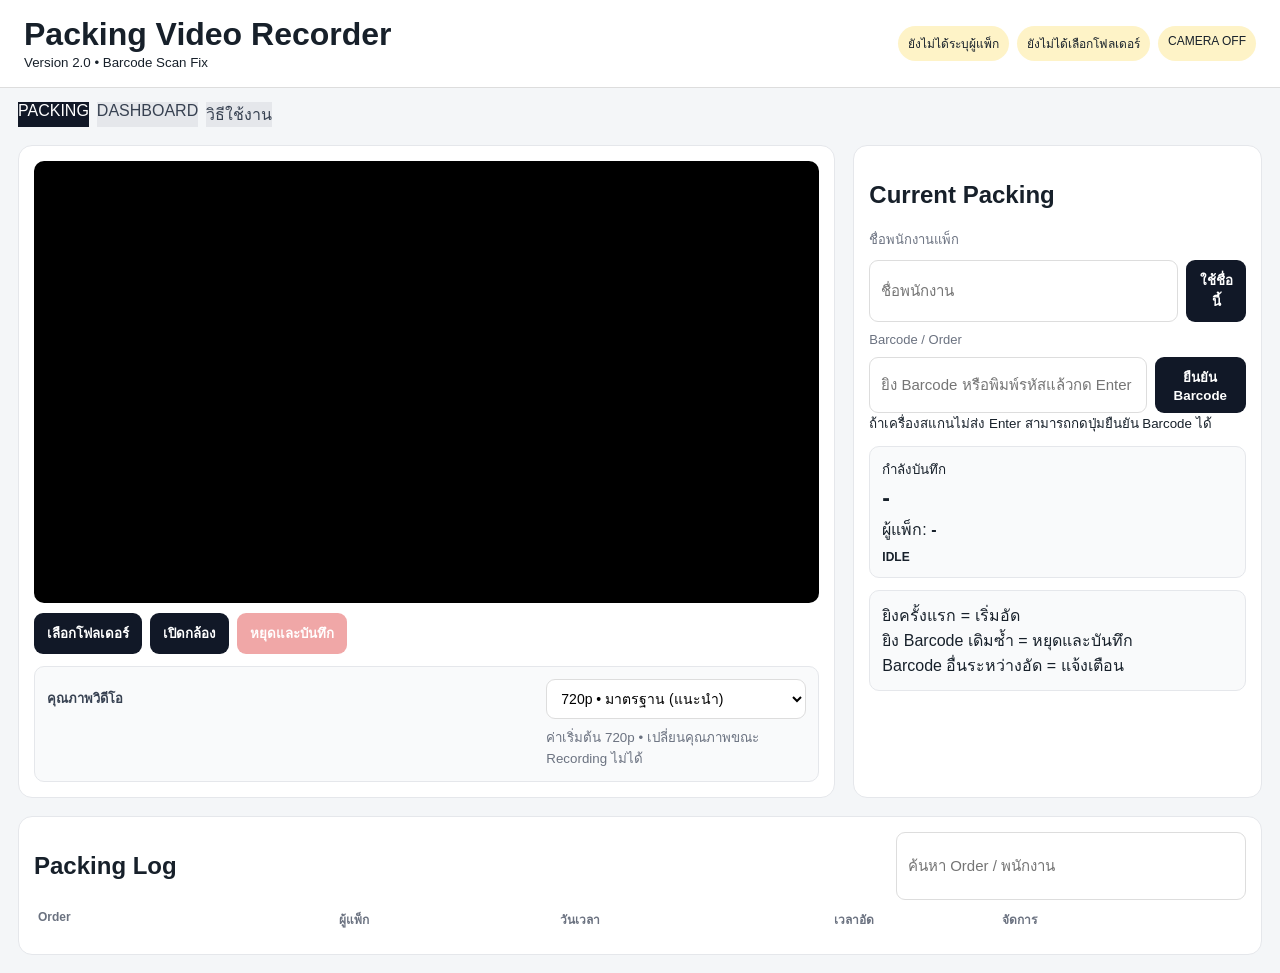
==== index.html @ cdff41aa "V2.0 add manual barcode submit button" ====
<!doctype html><html lang="th"><head><meta charset="utf-8"><meta name="viewport" content="width=device-width,initial-scale=1">
<title>Packing Video Recorder V2.0</title><link rel="stylesheet" href="style.css"></head><body>
<header><div><h1>Packing Video Recorder</h1><small>Version 2.0 • Barcode Scan Fix</small></div><div class="badges"><span id="workerStatus">ยังไม่ได้ระบุผู้แพ็ก</span><span id="folderStatus">ยังไม่ได้เลือกโฟลเดอร์</span><span id="cameraStatus">CAMERA OFF</span></div></header>
<nav class="tabs"><a class="tab active" href="./index.html">PACKING</a><a class="tab" href="./dashboard.html">DASHBOARD</a><a class="tab" href="./help.html">วิธีใช้งาน</a></nav>
<main>
<section class="card"><div class="video"><video id="preview" autoplay muted playsinline></video><b id="rec" hidden>● REC <i id="timer">00:00</i></b></div><div class="buttons"><button id="folderBtn">เลือกโฟลเดอร์</button><button id="cameraBtn">เปิดกล้อง</button><button id="stopBtn" class="red" disabled>หยุดและบันทึก</button></div>
<div class="quality"><label>คุณภาพวิดีโอ</label><select id="quality"><option value="480">480p • ประหยัดพื้นที่</option><option value="720" selected>720p • มาตรฐาน (แนะนำ)</option><option value="1080">1080p • ความละเอียดสูง</option></select><small>ค่าเริ่มต้น 720p • เปลี่ยนคุณภาพขณะ Recording ไม่ได้</small></div></section>
<section class="card side"><h2>Current Packing</h2><label>ชื่อพนักงานแพ็ก</label><div class="row"><input id="worker" placeholder="ชื่อพนักงาน"><button id="workerBtn">ใช้ชื่อนี้</button></div><label>Barcode / Order</label><div class="row"><input id="barcode" placeholder="ยิง Barcode หรือพิมพ์รหัสแล้วกด Enter"><button id="scanBtn" type="button">ยืนยัน Barcode</button></div><small>ถ้าเครื่องสแกนไม่ส่ง Enter สามารถกดปุ่มยืนยัน Barcode ได้</small><div class="current"><small>กำลังบันทึก</small><strong id="order">-</strong><div>ผู้แพ็ก: <b id="currentWorker">-</b></div><em id="state">IDLE</em></div><p class="help">ยิงครั้งแรก = เริ่มอัด<br>ยิง Barcode เดิมซ้ำ = หยุดและบันทึก<br>Barcode อื่นระหว่างอัด = แจ้งเตือน</p></section>
<section class="card logs"><div class="logtop"><h2>Packing Log</h2><input id="search" placeholder="ค้นหา Order / พนักงาน"></div><div class="head"><b>Order</b><b>ผู้แพ็ก</b><b>วันเวลา</b><b>เวลาอัด</b><b>จัดการ</b></div><div id="logs"></div></section>
</main><div id="toast"></div><script src="app.js"></script></body></html>
---- style.css ----
*{box-sizing:border-box}body{margin:0;background:#f4f6f8;font-family:Arial,sans-serif;color:#17202a}header{background:#fff;border-bottom:1px solid #ddd;padding:16px 24px;display:flex;justify-content:space-between;align-items:center}h1{margin:0}.badges{display:flex;gap:8px}.badges span{background:#fef3c7;padding:8px 10px;border-radius:20px;font-size:12px}main{max-width:1450px;margin:auto;padding:18px;display:grid;grid-template-columns:2fr 1fr;gap:18px}.card{background:#fff;border:1px solid #e5e7eb;border-radius:14px;padding:15px}.video{background:#000;aspect-ratio:16/9;position:relative;border-radius:10px;overflow:hidden}.video video{width:100%;height:100%;object-fit:contain}.video>b{position:absolute;top:14px;left:14px;background:#111b;color:#fff;padding:8px;border-radius:7px}.video i{font-style:normal}.buttons,.row{display:flex;gap:8px;margin-top:10px}button{background:#111827;color:#fff;border:0;border-radius:9px;padding:10px 13px;font-weight:bold;cursor:pointer}.red{background:#dc2626}button:disabled{opacity:.4}label{display:block;color:#6b7280;font-size:13px;margin:10px 0 5px}input{width:100%;padding:11px;border:1px solid #ddd;border-radius:9px;font-size:15px}.current,.help{background:#f9fafb;border:1px solid #e5e7eb;border-radius:10px;padding:12px;margin-top:12px}.current strong{display:block;font-size:23px;margin:5px 0}.current em{display:inline-block;margin-top:8px;font-style:normal;font-size:12px;font-weight:bold}.logs{grid-column:1/-1}.logtop{display:flex;justify-content:space-between;gap:12px}.logtop input{max-width:350px}.head,.logrow{display:grid;grid-template-columns:1.1fr .8fr 1fr .6fr .9fr;gap:8px;padding:10px 4px}.head{font-size:12px;color:#6b7280}.logrow{border-top:1px solid #eee;align-items:center}.actions{display:flex;gap:6px}.actions button{padding:7px 9px;font-size:12px}.delete{background:#dc2626}#toast{position:fixed;right:18px;bottom:18px;background:#111827;color:#fff;padding:12px 16px;border-radius:9px;opacity:0;transition:.2s}#toast.show{opacity:1}.modal{position:fixed;inset:0;background:#0007;display:flex;align-items:center;justify-content:center}.modal>div{background:#fff;padding:20px;border-radius:14px;width:min(430px,90%)}@media(max-width:850px){main{grid-template-columns:1fr}.logs{grid-column:auto}.head{display:none}.logrow{grid-template-columns:1fr 1fr}}
.quality{display:grid;grid-template-columns:auto minmax(180px,260px);gap:8px 12px;align-items:center;margin-top:12px;padding:12px;background:#f9fafb;border:1px solid #e5e7eb;border-radius:10px}.quality label{margin:0;font-weight:bold;color:#374151}.quality select{padding:10px;border:1px solid #ddd;border-radius:9px;background:#fff;font-size:14px}.quality small{grid-column:2;color:#6b7280}.quality select:disabled{opacity:.55}@media(max-width:600px){.quality{grid-template-columns:1fr}.quality small{grid-column:1}}

.tabs{max-width:1450px;margin:14px auto 0;padding:0 18px;display:flex;gap:8px}.tab{background:#e5e7eb;color:#374151}.tab.active{background:#111827;color:#fff}.dashboard-page{display:block;grid-template-columns:1fr}.dashboard-page[hidden],#packingTab[hidden]{display:none}.dashwide{grid-column:1/-1}.dashbar{display:flex;align-items:end;justify-content:space-between;gap:20px}.dashbar h2{margin:0}.dashbar p{margin:5px 0;color:#6b7280}.dashbar label{margin:0;min-width:220px}.stats{display:flex;gap:12px;margin:18px 0}.stats>div{min-width:180px;background:#f9fafb;border:1px solid #e5e7eb;border-radius:12px;padding:14px}.stats small{display:block;color:#6b7280}.stats strong{display:block;font-size:25px;margin-top:5px}.dashhead,.dashrow{display:grid;grid-template-columns:.7fr 1.5fr 1fr .7fr;gap:12px;padding:11px 8px;align-items:center}.dashhead{color:#6b7280;font-size:12px;border-bottom:1px solid #ddd}.dashrow{border-bottom:1px solid #eee}.barcode-link{background:none;color:#2563eb;text-align:left;padding:0;text-decoration:underline;font-size:15px}.barcode-link:hover{color:#1d4ed8}.empty{text-align:center;color:#6b7280;padding:35px}.empty[hidden]{display:none}@media(max-width:700px){.dashbar{align-items:stretch;flex-direction:column}.dashhead,.dashrow{grid-template-columns:.7fr 1.3fr 1fr .7fr}.stats>div{min-width:0;flex:1}}

.tabs a.tab{text-decoration:none;display:inline-block}.dashcontrols{display:flex;gap:10px;align-items:end}.dashcontrols label{margin:0}.dashcontrols button{white-space:nowrap}@media(max-width:700px){.dashcontrols{flex-direction:column;align-items:stretch}}

.help-page{display:block}.help-wide{max-width:1200px;margin:auto}.guide-hero{padding:8px 4px 18px}.guide-hero h2{margin-bottom:8px}.guide-hero p{color:#4b5563;line-height:1.7}.guide-grid{display:grid;grid-template-columns:repeat(3,1fr);gap:14px}.guide-card{border:1px solid #e5e7eb;border-radius:12px;padding:16px;background:#f9fafb}.guide-card>span{display:inline-flex;width:34px;height:34px;align-items:center;justify-content:center;border-radius:50%;background:#111827;color:white;font-weight:bold}.guide-card h3{margin:12px 0 7px}.guide-card p,.guide-section p{line-height:1.7;color:#4b5563}.workflow,.guide-section{margin-top:18px;border:1px solid #e5e7eb;border-radius:12px;padding:16px}.flow{font-size:17px;padding:12px;background:#f9fafb;border-radius:9px;line-height:2}.warning{background:#fffbeb;border-color:#fde68a}@media(max-width:900px){.guide-grid{grid-template-columns:1fr 1fr}}@media(max-width:600px){.guide-grid{grid-template-columns:1fr}.flow{font-size:15px}}

.help-page{display:block}.helpwide{max-width:1000px;margin:auto}.lead{color:#4b5563;line-height:1.7}.steps{display:grid;gap:12px;margin-top:18px}.steps article{display:flex;gap:15px;border:1px solid #e5e7eb;border-radius:12px;padding:15px;background:#fff}.steps article>span{flex:0 0 38px;height:38px;border-radius:50%;display:grid;place-items:center;background:#111827;color:#fff;font-weight:bold}.steps h3{margin:2px 0 6px}.steps p{margin:0;line-height:1.6;color:#4b5563}.flow,.warning{margin-top:18px;padding:16px;border-radius:12px}.flow{background:#eef6ff;border:1px solid #bfdbfe}.warning{background:#fff7ed;border:1px solid #fed7aa}.flow h3,.warning h3{margin:0 0 8px}.warning p{margin:0;line-height:1.6}
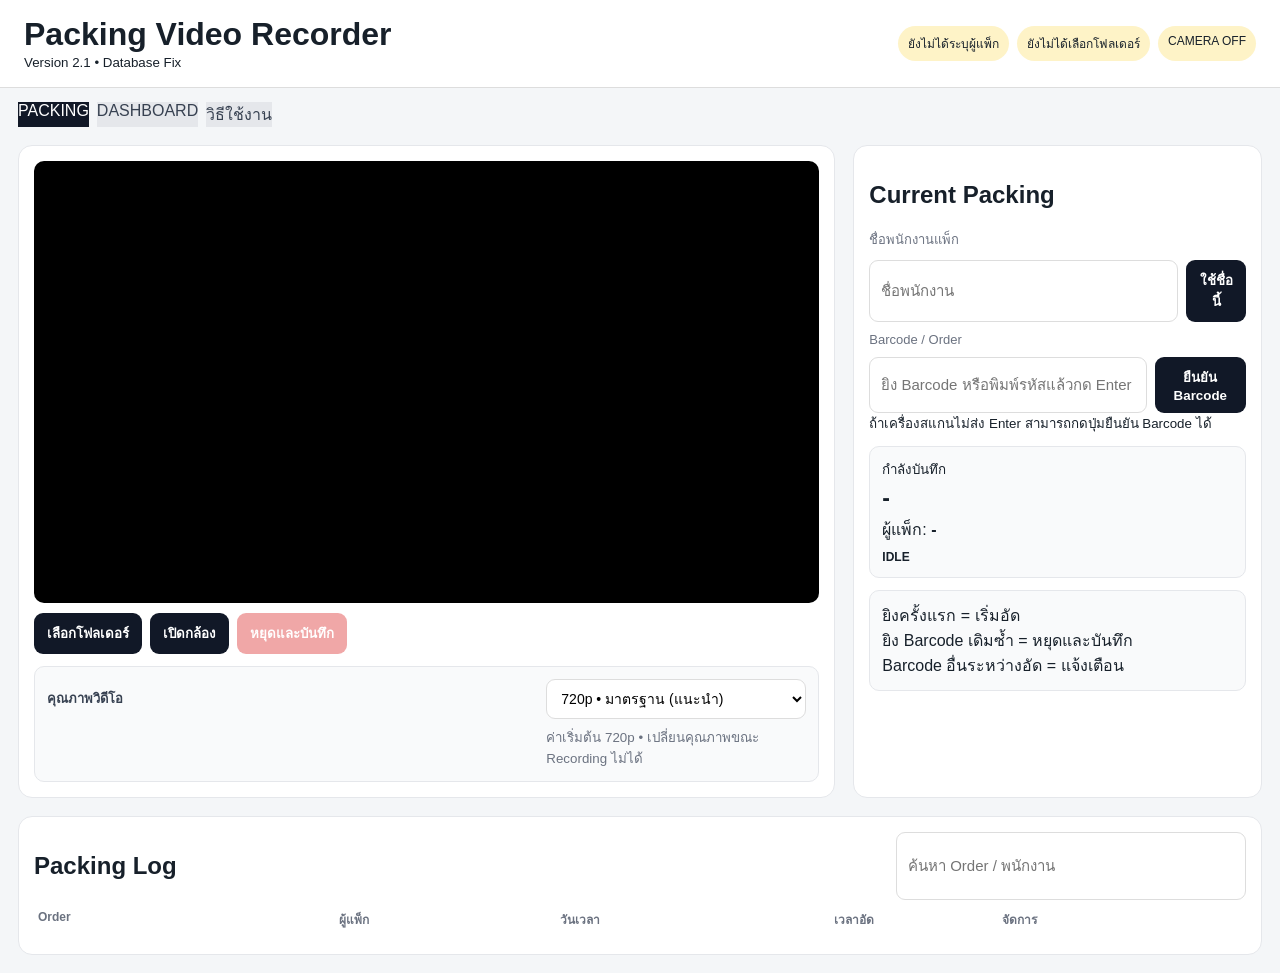
==== commit ae114c1e: "Load fixed IndexedDB schema code" ====
--- a/index.html
+++ b/index.html
@@ -1,10 +1,10 @@
 <!doctype html><html lang="th"><head><meta charset="utf-8"><meta name="viewport" content="width=device-width,initial-scale=1">
-<title>Packing Video Recorder V2.0</title><link rel="stylesheet" href="style.css"></head><body>
-<header><div><h1>Packing Video Recorder</h1><small>Version 2.0 • Barcode Scan Fix</small></div><div class="badges"><span id="workerStatus">ยังไม่ได้ระบุผู้แพ็ก</span><span id="folderStatus">ยังไม่ได้เลือกโฟลเดอร์</span><span id="cameraStatus">CAMERA OFF</span></div></header>
+<title>Packing Video Recorder V2.0</title><link rel="stylesheet" href="style.css?v=20261018-2"></head><body>
+<header><div><h1>Packing Video Recorder</h1><small>Version 2.1 • Database Fix</small></div><div class="badges"><span id="workerStatus">ยังไม่ได้ระบุผู้แพ็ก</span><span id="folderStatus">ยังไม่ได้เลือกโฟลเดอร์</span><span id="cameraStatus">CAMERA OFF</span></div></header>
 <nav class="tabs"><a class="tab active" href="./index.html">PACKING</a><a class="tab" href="./dashboard.html">DASHBOARD</a><a class="tab" href="./help.html">วิธีใช้งาน</a></nav>
 <main>
 <section class="card"><div class="video"><video id="preview" autoplay muted playsinline></video><b id="rec" hidden>● REC <i id="timer">00:00</i></b></div><div class="buttons"><button id="folderBtn">เลือกโฟลเดอร์</button><button id="cameraBtn">เปิดกล้อง</button><button id="stopBtn" class="red" disabled>หยุดและบันทึก</button></div>
 <div class="quality"><label>คุณภาพวิดีโอ</label><select id="quality"><option value="480">480p • ประหยัดพื้นที่</option><option value="720" selected>720p • มาตรฐาน (แนะนำ)</option><option value="1080">1080p • ความละเอียดสูง</option></select><small>ค่าเริ่มต้น 720p • เปลี่ยนคุณภาพขณะ Recording ไม่ได้</small></div></section>
 <section class="card side"><h2>Current Packing</h2><label>ชื่อพนักงานแพ็ก</label><div class="row"><input id="worker" placeholder="ชื่อพนักงาน"><button id="workerBtn">ใช้ชื่อนี้</button></div><label>Barcode / Order</label><div class="row"><input id="barcode" placeholder="ยิง Barcode หรือพิมพ์รหัสแล้วกด Enter"><button id="scanBtn" type="button">ยืนยัน Barcode</button></div><small>ถ้าเครื่องสแกนไม่ส่ง Enter สามารถกดปุ่มยืนยัน Barcode ได้</small><div class="current"><small>กำลังบันทึก</small><strong id="order">-</strong><div>ผู้แพ็ก: <b id="currentWorker">-</b></div><em id="state">IDLE</em></div><p class="help">ยิงครั้งแรก = เริ่มอัด<br>ยิง Barcode เดิมซ้ำ = หยุดและบันทึก<br>Barcode อื่นระหว่างอัด = แจ้งเตือน</p></section>
 <section class="card logs"><div class="logtop"><h2>Packing Log</h2><input id="search" placeholder="ค้นหา Order / พนักงาน"></div><div class="head"><b>Order</b><b>ผู้แพ็ก</b><b>วันเวลา</b><b>เวลาอัด</b><b>จัดการ</b></div><div id="logs"></div></section>
-</main><div id="toast"></div><script src="app.js"></script></body></html>+</main><div id="toast"></div><script src="app.js?v=20261018-dbfix"></script></body></html>
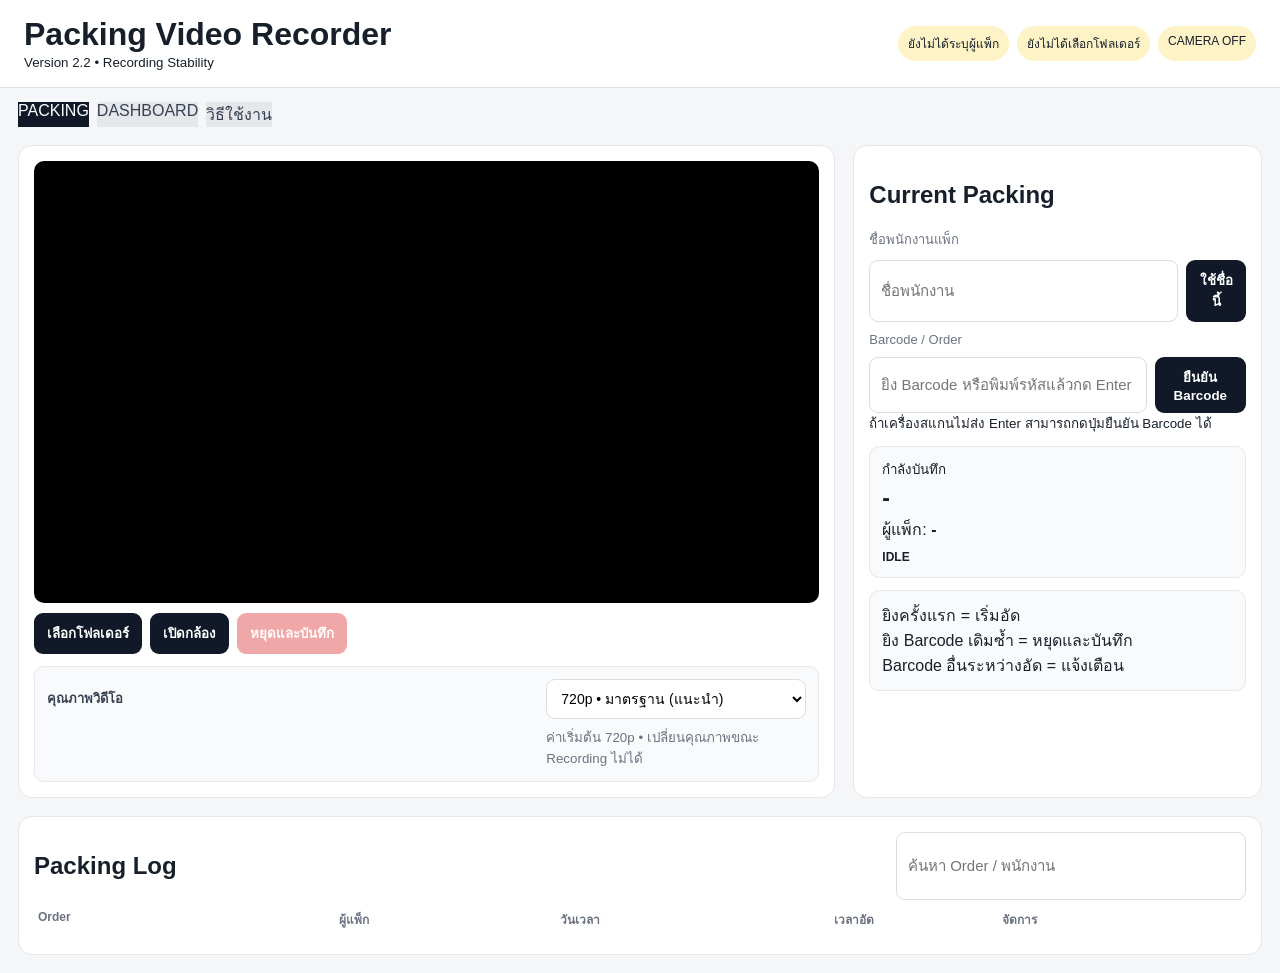
==== commit 66dc1b9a: "Deploy V2.2 recorder stability improvements" ====
--- a/index.html
+++ b/index.html
@@ -1,10 +1,10 @@
 <!doctype html><html lang="th"><head><meta charset="utf-8"><meta name="viewport" content="width=device-width,initial-scale=1">
-<title>Packing Video Recorder V2.0</title><link rel="stylesheet" href="style.css?v=20261018-2"></head><body>
-<header><div><h1>Packing Video Recorder</h1><small>Version 2.1 • Database Fix</small></div><div class="badges"><span id="workerStatus">ยังไม่ได้ระบุผู้แพ็ก</span><span id="folderStatus">ยังไม่ได้เลือกโฟลเดอร์</span><span id="cameraStatus">CAMERA OFF</span></div></header>
+<title>Packing Video Recorder V2.2</title><link rel="stylesheet" href="style.css?v=20261018-2"></head><body>
+<header><div><h1>Packing Video Recorder</h1><small>Version 2.2 • Recording Stability</small></div><div class="badges"><span id="workerStatus">ยังไม่ได้ระบุผู้แพ็ก</span><span id="folderStatus">ยังไม่ได้เลือกโฟลเดอร์</span><span id="cameraStatus">CAMERA OFF</span></div></header>
 <nav class="tabs"><a class="tab active" href="./index.html">PACKING</a><a class="tab" href="./dashboard.html">DASHBOARD</a><a class="tab" href="./help.html">วิธีใช้งาน</a></nav>
 <main>
 <section class="card"><div class="video"><video id="preview" autoplay muted playsinline></video><b id="rec" hidden>● REC <i id="timer">00:00</i></b></div><div class="buttons"><button id="folderBtn">เลือกโฟลเดอร์</button><button id="cameraBtn">เปิดกล้อง</button><button id="stopBtn" class="red" disabled>หยุดและบันทึก</button></div>
 <div class="quality"><label>คุณภาพวิดีโอ</label><select id="quality"><option value="480">480p • ประหยัดพื้นที่</option><option value="720" selected>720p • มาตรฐาน (แนะนำ)</option><option value="1080">1080p • ความละเอียดสูง</option></select><small>ค่าเริ่มต้น 720p • เปลี่ยนคุณภาพขณะ Recording ไม่ได้</small></div></section>
 <section class="card side"><h2>Current Packing</h2><label>ชื่อพนักงานแพ็ก</label><div class="row"><input id="worker" placeholder="ชื่อพนักงาน"><button id="workerBtn">ใช้ชื่อนี้</button></div><label>Barcode / Order</label><div class="row"><input id="barcode" placeholder="ยิง Barcode หรือพิมพ์รหัสแล้วกด Enter"><button id="scanBtn" type="button">ยืนยัน Barcode</button></div><small>ถ้าเครื่องสแกนไม่ส่ง Enter สามารถกดปุ่มยืนยัน Barcode ได้</small><div class="current"><small>กำลังบันทึก</small><strong id="order">-</strong><div>ผู้แพ็ก: <b id="currentWorker">-</b></div><em id="state">IDLE</em></div><p class="help">ยิงครั้งแรก = เริ่มอัด<br>ยิง Barcode เดิมซ้ำ = หยุดและบันทึก<br>Barcode อื่นระหว่างอัด = แจ้งเตือน</p></section>
 <section class="card logs"><div class="logtop"><h2>Packing Log</h2><input id="search" placeholder="ค้นหา Order / พนักงาน"></div><div class="head"><b>Order</b><b>ผู้แพ็ก</b><b>วันเวลา</b><b>เวลาอัด</b><b>จัดการ</b></div><div id="logs"></div></section>
-</main><div id="toast"></div><script src="app.js?v=20261018-dbfix"></script></body></html>+</main><div id="toast"></div><script src="app.js?v=20261026-v22"></script></body></html>
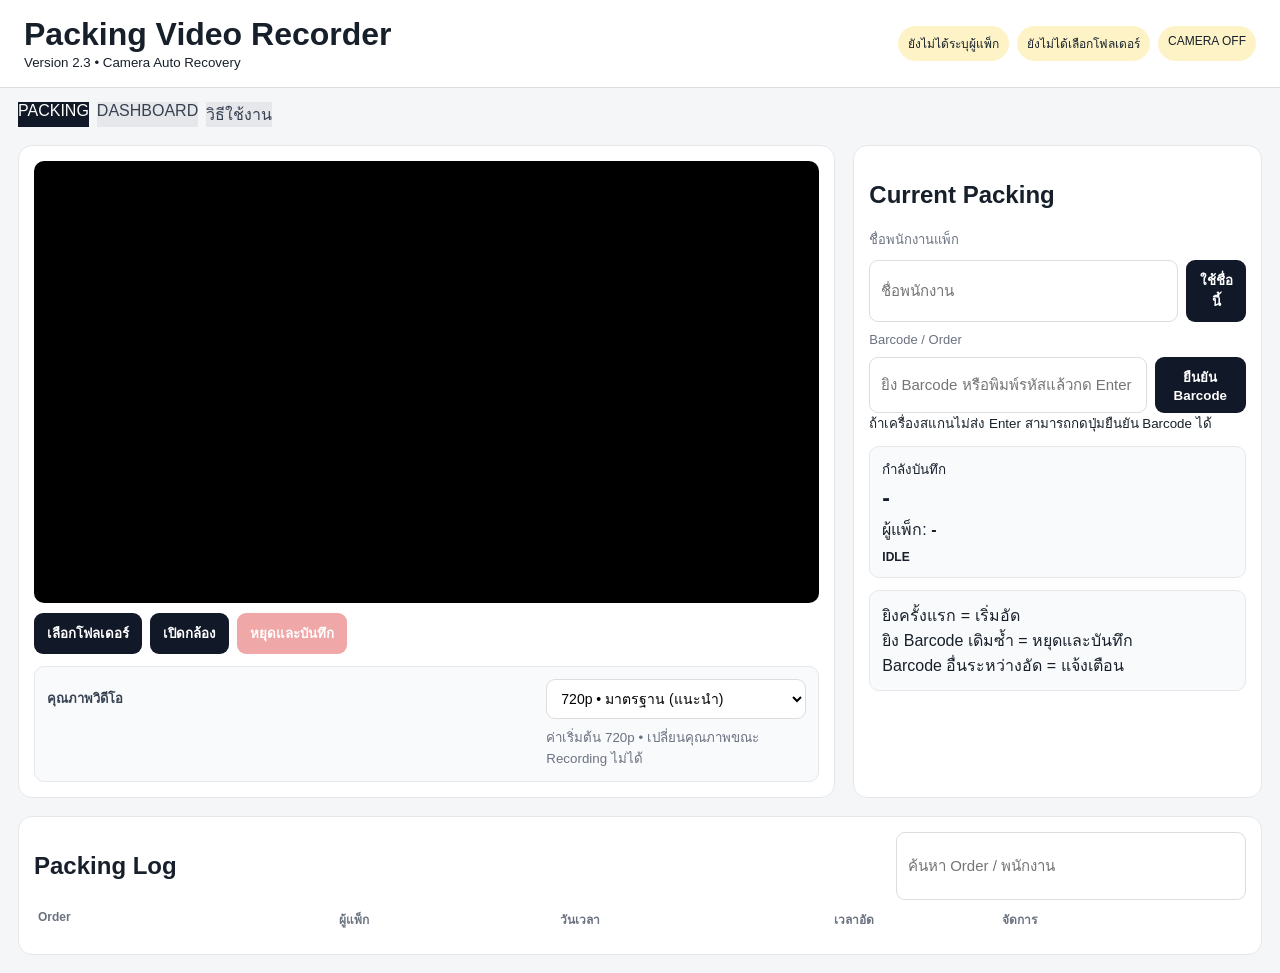
==== commit d1bd23fa: "Release V2.3 Camera Health Monitor" ====
--- a/index.html
+++ b/index.html
@@ -1,10 +1,10 @@
 <!doctype html><html lang="th"><head><meta charset="utf-8"><meta name="viewport" content="width=device-width,initial-scale=1">
-<title>Packing Video Recorder V2.2</title><link rel="stylesheet" href="style.css?v=20261018-2"></head><body>
-<header><div><h1>Packing Video Recorder</h1><small>Version 2.2 • Recording Stability</small></div><div class="badges"><span id="workerStatus">ยังไม่ได้ระบุผู้แพ็ก</span><span id="folderStatus">ยังไม่ได้เลือกโฟลเดอร์</span><span id="cameraStatus">CAMERA OFF</span></div></header>
+<title>Packing Video Recorder V2.3</title><link rel="stylesheet" href="style.css?v=20261018-2"></head><body>
+<header><div><h1>Packing Video Recorder</h1><small>Version 2.3 • Camera Auto Recovery</small></div><div class="badges"><span id="workerStatus">ยังไม่ได้ระบุผู้แพ็ก</span><span id="folderStatus">ยังไม่ได้เลือกโฟลเดอร์</span><span id="cameraStatus">CAMERA OFF</span></div></header>
 <nav class="tabs"><a class="tab active" href="./index.html">PACKING</a><a class="tab" href="./dashboard.html">DASHBOARD</a><a class="tab" href="./help.html">วิธีใช้งาน</a></nav>
 <main>
 <section class="card"><div class="video"><video id="preview" autoplay muted playsinline></video><b id="rec" hidden>● REC <i id="timer">00:00</i></b></div><div class="buttons"><button id="folderBtn">เลือกโฟลเดอร์</button><button id="cameraBtn">เปิดกล้อง</button><button id="stopBtn" class="red" disabled>หยุดและบันทึก</button></div>
 <div class="quality"><label>คุณภาพวิดีโอ</label><select id="quality"><option value="480">480p • ประหยัดพื้นที่</option><option value="720" selected>720p • มาตรฐาน (แนะนำ)</option><option value="1080">1080p • ความละเอียดสูง</option></select><small>ค่าเริ่มต้น 720p • เปลี่ยนคุณภาพขณะ Recording ไม่ได้</small></div></section>
 <section class="card side"><h2>Current Packing</h2><label>ชื่อพนักงานแพ็ก</label><div class="row"><input id="worker" placeholder="ชื่อพนักงาน"><button id="workerBtn">ใช้ชื่อนี้</button></div><label>Barcode / Order</label><div class="row"><input id="barcode" placeholder="ยิง Barcode หรือพิมพ์รหัสแล้วกด Enter"><button id="scanBtn" type="button">ยืนยัน Barcode</button></div><small>ถ้าเครื่องสแกนไม่ส่ง Enter สามารถกดปุ่มยืนยัน Barcode ได้</small><div class="current"><small>กำลังบันทึก</small><strong id="order">-</strong><div>ผู้แพ็ก: <b id="currentWorker">-</b></div><em id="state">IDLE</em></div><p class="help">ยิงครั้งแรก = เริ่มอัด<br>ยิง Barcode เดิมซ้ำ = หยุดและบันทึก<br>Barcode อื่นระหว่างอัด = แจ้งเตือน</p></section>
 <section class="card logs"><div class="logtop"><h2>Packing Log</h2><input id="search" placeholder="ค้นหา Order / พนักงาน"></div><div class="head"><b>Order</b><b>ผู้แพ็ก</b><b>วันเวลา</b><b>เวลาอัด</b><b>จัดการ</b></div><div id="logs"></div></section>
-</main><div id="toast"></div><script src="app.js?v=20261026-v22"></script></body></html>+</main><div id="toast"></div><script src="app.js?v=20261026-v23"></script></body></html>
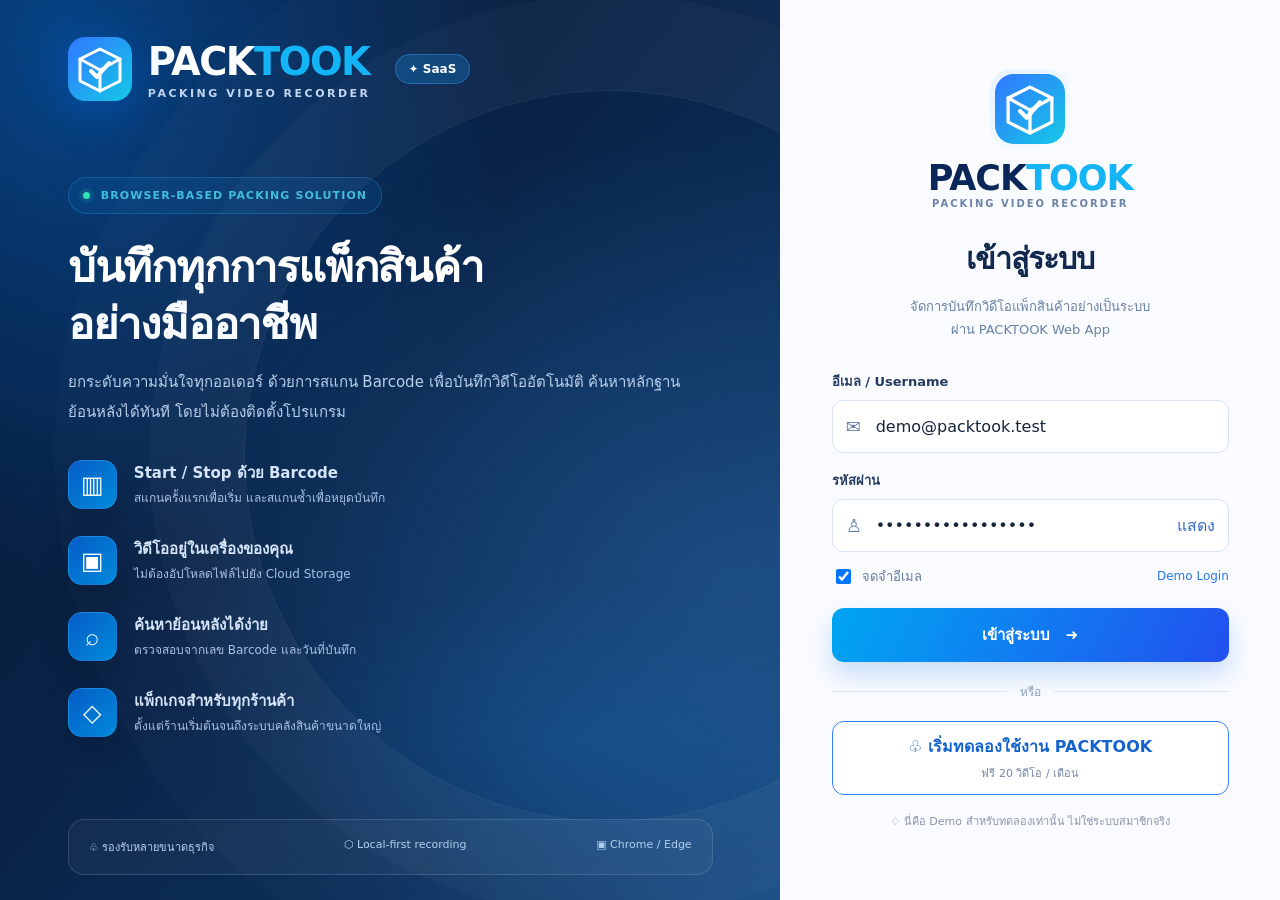
==== commit c4948eb8: "Add files via upload" ====
--- a/index.html
+++ b/index.html
@@ -1,10 +1,41 @@
-<!doctype html><html lang="th"><head><meta charset="utf-8"><meta name="viewport" content="width=device-width,initial-scale=1">
-<title>Packing Video Recorder V2.3</title><link rel="stylesheet" href="style.css?v=20261018-2"></head><body>
-<header><div><h1>Packing Video Recorder</h1><small>Version 2.3 • Camera Auto Recovery</small></div><div class="badges"><span id="workerStatus">ยังไม่ได้ระบุผู้แพ็ก</span><span id="folderStatus">ยังไม่ได้เลือกโฟลเดอร์</span><span id="cameraStatus">CAMERA OFF</span></div></header>
-<nav class="tabs"><a class="tab active" href="./index.html">PACKING</a><a class="tab" href="./dashboard.html">DASHBOARD</a><a class="tab" href="./help.html">วิธีใช้งาน</a></nav>
-<main>
-<section class="card"><div class="video"><video id="preview" autoplay muted playsinline></video><b id="rec" hidden>● REC <i id="timer">00:00</i></b></div><div class="buttons"><button id="folderBtn">เลือกโฟลเดอร์</button><button id="cameraBtn">เปิดกล้อง</button><button id="stopBtn" class="red" disabled>หยุดและบันทึก</button></div>
-<div class="quality"><label>คุณภาพวิดีโอ</label><select id="quality"><option value="480">480p • ประหยัดพื้นที่</option><option value="720" selected>720p • มาตรฐาน (แนะนำ)</option><option value="1080">1080p • ความละเอียดสูง</option></select><small>ค่าเริ่มต้น 720p • เปลี่ยนคุณภาพขณะ Recording ไม่ได้</small></div></section>
-<section class="card side"><h2>Current Packing</h2><label>ชื่อพนักงานแพ็ก</label><div class="row"><input id="worker" placeholder="ชื่อพนักงาน"><button id="workerBtn">ใช้ชื่อนี้</button></div><label>Barcode / Order</label><div class="row"><input id="barcode" placeholder="ยิง Barcode หรือพิมพ์รหัสแล้วกด Enter"><button id="scanBtn" type="button">ยืนยัน Barcode</button></div><small>ถ้าเครื่องสแกนไม่ส่ง Enter สามารถกดปุ่มยืนยัน Barcode ได้</small><div class="current"><small>กำลังบันทึก</small><strong id="order">-</strong><div>ผู้แพ็ก: <b id="currentWorker">-</b></div><em id="state">IDLE</em></div><p class="help">ยิงครั้งแรก = เริ่มอัด<br>ยิง Barcode เดิมซ้ำ = หยุดและบันทึก<br>Barcode อื่นระหว่างอัด = แจ้งเตือน</p></section>
-<section class="card logs"><div class="logtop"><h2>Packing Log</h2><input id="search" placeholder="ค้นหา Order / พนักงาน"></div><div class="head"><b>Order</b><b>ผู้แพ็ก</b><b>วันเวลา</b><b>เวลาอัด</b><b>จัดการ</b></div><div id="logs"></div></section>
-</main><div id="toast"></div><script src="app.js?v=20261026-v23"></script></body></html>+<!doctype html><html lang="th"><head><meta charset="utf-8"><meta name="viewport" content="width=device-width,initial-scale=1"><meta name="theme-color" content="#0b1225"><title>PACKTOOK | Packing Video Recorder</title><link rel="icon" href="logo.svg" type="image/svg+xml"><link rel="stylesheet" href="style.css?v=3.3"></head><body>
+<div id="loginPage" class="auth-layout">
+  <section class="hero">
+    <div class="hero-ambient"></div>
+    <div class="brand"><img src="logo.svg" alt="PACKTOOK Logo"><div><strong>PACK<span>TOOK</span></strong><small>PACKING VIDEO RECORDER</small></div><em class="saas-pill">✦ SaaS</em></div>
+    <div class="hero-copy"><div class="pill"><span class="green-dot"></span> BROWSER-BASED PACKING SOLUTION</div><h1>บันทึกทุกการแพ็กสินค้า<br><span>อย่างมืออาชีพ</span></h1><p>ยกระดับความมั่นใจทุกออเดอร์ ด้วยการสแกน Barcode เพื่อบันทึกวิดีโออัตโนมัติ ค้นหาหลักฐานย้อนหลังได้ทันที โดยไม่ต้องติดตั้งโปรแกรม</p>
+      <div class="selling">
+      <div class="hero-feature"><span class="feature-ico">▥</span><span><b>Start / Stop ด้วย Barcode</b><small>สแกนครั้งแรกเพื่อเริ่ม และสแกนซ้ำเพื่อหยุดบันทึก</small></span></div>
+      <div class="hero-feature"><span class="feature-ico">▣</span><span><b>วิดีโออยู่ในเครื่องของคุณ</b><small>ไม่ต้องอัปโหลดไฟล์ไปยัง Cloud Storage</small></span></div>
+      <div class="hero-feature"><span class="feature-ico">⌕</span><span><b>ค้นหาย้อนหลังได้ง่าย</b><small>ตรวจสอบจากเลข Barcode และวันที่บันทึก</small></span></div>
+      <div class="hero-feature"><span class="feature-ico">◇</span><span><b>แพ็กเกจสำหรับทุกร้านค้า</b><small>ตั้งแต่ร้านเริ่มต้นจนถึงระบบคลังสินค้าขนาดใหญ่</small></span></div>
+      </div>
+    </div>
+    <div class="hero-bottom"><span>♧ รองรับหลายขนาดธุรกิจ</span><span>⬡ Local-first recording</span><span>▣ Chrome / Edge</span></div>
+  </section>
+  <section class="auth-right"><form id="loginForm" class="login-card">
+    <div class="auth-icon"><img src="logo.svg" alt="PACKTOOK"></div><div class="auth-brand">PACK<span>TOOK</span></div><div class="auth-brand-caption">PACKING VIDEO RECORDER</div>
+    <h2>เข้าสู่ระบบ</h2><p class="auth-sub">จัดการบันทึกวิดีโอแพ็กสินค้าอย่างเป็นระบบ<br>ผ่าน PACKTOOK Web App</p>
+    <label for="email">อีเมล / Username</label><div class="field-icon"><span>✉</span><input id="email" type="email" required value="demo@packtook.test" autocomplete="username"></div>
+    <label for="password">รหัสผ่าน</label><div class="password-line field-icon"><span>♙</span><input id="password" type="password" required value="DemoPacktook2026!" autocomplete="current-password"><button type="button" id="showPassword" aria-label="แสดงหรือซ่อนรหัสผ่าน">แสดง</button></div>
+    <div class="auth-options"><label class="remember-label"><input id="remember" type="checkbox" checked> จดจำอีเมล</label><span class="demo-mini">Demo Login</span></div>
+    <button class="primary login-submit" type="submit">เข้าสู่ระบบ <span>➜</span></button><p id="loginError" role="alert" class="error" hidden></p>
+    <div class="auth-divider"><span>หรือ</span></div>
+    <button type="button" class="trial-button" id="trialBtn">♧ เริ่มทดลองใช้งาน PACKTOOK <small>ฟรี 20 วิดีโอ / เดือน</small></button>
+    <small class="authnote">♢ นี่คือ Demo สำหรับทดลองเท่านั้น ไม่ใช่ระบบสมาชิกจริง</small>
+  </form></section></div>
+<div id="appPage" hidden><aside class="sidebar"><div class="brand sidebrand"><img src="logo.svg" alt=""><div><strong>PACKTOOK</strong><small>SMART PACKING SaaS</small></div></div><button class="nav active" data-tab="packing">◉ &nbsp; บันทึกวิดีโอ <small>PACKING</small></button><button class="nav" data-tab="dashboard">▤ &nbsp; ประวัติวิดีโอ <small>DASHBOARD</small></button><button class="nav" data-tab="plans">◇ &nbsp; แพ็กเกจ <small>PRICING</small></button><button class="nav" data-tab="help">ⓘ &nbsp; วิธีใช้งาน <small>INFOGRAPHIC</small></button><div class="sidebarbottom"><div class="demoindicator">● DEMO MODE</div><button id="logout">ออกจากระบบ</button></div></aside><main class="main"><header class="topbar"><div><div class="eyebrow">PACKTOOK / <span id="crumb">PACKING</span></div><h2 id="pageTitle">บันทึกวิดีโอการแพ็กสินค้า</h2></div><div class="account">ทดลองใช้งาน <b>Demo User</b></div></header><section id="packing" class="tabcontent"><div class="statgrid"><div class="metric"><small>แพ็กเกจ</small><b id="planName">FREE</b><span>Local Demo</span></div><div class="metric"><small>วิดีโอที่บันทึกเดือนนี้</small><b id="usedCount">0</b><span>บันทึกสำเร็จ</span></div><div class="metric"><small>โควตาคงเหลือ</small><b id="remainingCount">20</b><span id="limitLabel">จาก 20 วิดีโอ</span></div></div><div class="workgrid"><section class="panel"><div class="paneltop"><div><h3>◉ &nbsp; Live Camera</h3><p>เปิดกล้องและเลือกโฟลเดอร์ก่อนเริ่มบันทึก</p></div><span id="recBadge" class="live-badge">● CAMERA OFF</span></div><div class="preview-wrap"><video id="preview" playsinline autoplay muted></video><div class="preview-placeholder" id="noCam">◉<small>Camera preview</small></div><div id="recTimer" class="timer" hidden>REC 00:00</div></div><div class="actionrow"><button id="cameraBtn" class="secondary">เปิดกล้อง</button><button id="folderBtn" class="secondary">เลือกโฟลเดอร์</button><button id="stopBtn" class="danger" disabled>หยุดและบันทึก</button></div><p id="folderStatus" class="hint">ยังไม่ได้เลือกโฟลเดอร์วิดีโอ</p><p class="hint">รองรับ Chrome / Edge บนคอมพิวเตอร์ (HTTPS หรือ localhost) • ต้องอนุญาตกล้องและโฟลเดอร์</p></section><section class="panel"><div class="paneltop"><div><h3>▥ &nbsp; Barcode Scanner</h3><p>สแกนรหัสเดิมซ้ำเพื่อหยุดบันทึก</p></div></div><label for="barcode">ORDER / BARCODE</label><input id="barcode" placeholder="สแกน Barcode แล้วกด Enter" autocomplete="off"><label for="worker">PACKER NAME</label><input id="worker" placeholder="ชื่อพนักงานแพ็ก" value="Demo Packer"><div id="recordState" class="record-state">พร้อมใช้งาน — กรุณาเปิดกล้องและเลือกโฟลเดอร์</div><div class="quota"><div class="quota-title"><span>Video quota</span><strong id="quotaText">0 / 20</strong></div><div class="progress"><div id="quotaProgress"></div></div></div><button id="focusScan" class="primary">พร้อมสแกน Barcode</button><p class="hint">การบันทึกแต่ละครั้งที่สำเร็จนับเป็น 1 วิดีโอ แม้ใช้ Barcode เดิม</p></section></div></section>
+<section id="dashboard" class="tabcontent" hidden><div class="intro page-intro"><div class="pill light-pill">VIDEO LIBRARY</div><h3>ประวัติและหลักฐานการแพ็ก</h3><p>ดูบันทึกจากอุปกรณ์นี้ เลือกวันที่ และตรวจสอบรายละเอียดของแต่ละวิดีโอ</p></div><div class="statgrid dash-stats"><div class="metric"><small>วิดีโอสะสมใน Browser</small><b id="allVideos">0</b><span>รายการทั้งหมด</span></div><div class="metric"><small>บันทึกเดือนนี้</small><b id="monthVideos">0</b><span>วิดีโอ</span></div><div class="metric"><small>สถานะพื้นที่จัดเก็บ</small><b>LOCAL</b><span>ไฟล์อยู่ในเครื่อง</span></div></div><div class="panel"><div class="paneltop"><div><h3>Video History</h3><p>ประวัติที่บันทึกสำเร็จบน Browser เครื่องนี้</p></div><div class="filter"><input id="barcodeFilter" type="search" placeholder="ค้นหา Barcode"><input type="date" id="dateFilter"><button id="refreshHistory" class="secondary">รีเฟรช</button></div></div><div class="table-scroll"><table><thead><tr><th>วันที่/เวลา</th><th>Barcode</th><th>ผู้แพ็ก</th><th>ระยะเวลา</th><th>วิดีโอ</th></tr></thead><tbody id="historyRows"></tbody></table></div><p class="hint">ประวัติ Demo เก็บใน localStorage ของ Browser; ล้างข้อมูล Browser แล้วรายการอาจหาย ไฟล์วิดีโอจะอยู่ในโฟลเดอร์ที่เลือกไว้</p></div></section>
+<section id="plans" class="tabcontent" hidden><div class="intro page-intro"><div class="pill light-pill">FLEXIBLE PRICING</div><h3>แพ็กเกจที่โตไปพร้อมกับธุรกิจคุณ</h3><p>เริ่มต้นฟรี แล้วเลือกโควตาวิดีโอและจำนวนเครื่องให้เหมาะกับร้านค้า • ระบบนี้เป็นการจำลองราคา ไม่มีการชำระเงินจริง</p></div><div class="pricing-benefits"><span>✓ บันทึกลงเครื่องโดยตรง</span><span>✓ ควบคุมด้วย Barcode</span><span>✓ ไม่ต้องติดตั้งโปรแกรม</span></div><div id="planGrid" class="plans"></div></section><section id="help" class="tabcontent" hidden>
+<div class="intro page-intro"><div class="pill light-pill">HOW IT WORKS</div><h3>เริ่มต้นใช้งานใน 6 ขั้นตอน</h3><p>เรียนรู้การบันทึกวิดีโอด้วย PACKTOOK ตั้งแต่เปิดกล้องจนค้นหาหลักฐานย้อนหลัง</p></div>
+<div class="infographic-steps">
+<article class="step-card"><div class="step-top"><span class="step-num">01</span><span class="step-graphic">▣</span></div><h3>เปิดเว็บและเข้าสู่ระบบ</h3><p>ใช้งานบน Chrome หรือ Edge บนคอมพิวเตอร์ ผ่านเว็บไซต์ HTTPS แล้วเข้าสู่ระบบ Demo</p><div class="step-tag">BROWSER</div></article>
+<article class="step-card"><div class="step-top"><span class="step-num">02</span><span class="step-graphic">◉</span></div><h3>เปิดกล้องสำหรับแพ็ก</h3><p>กด “เปิดกล้อง” และอนุญาตสิทธิ์จาก Browser ตรวจสอบภาพตัวอย่างให้เห็นพื้นที่แพ็กครบถ้วน</p><div class="step-tag">CAMERA</div></article>
+<article class="step-card"><div class="step-top"><span class="step-num">03</span><span class="step-graphic">▤</span></div><h3>เลือกโฟลเดอร์เก็บวิดีโอ</h3><p>เลือกพื้นที่บันทึกในเครื่องและอนุญาตสิทธิ์เขียนไฟล์ เพื่อเก็บวิดีโอ WebM โดยไม่ต้องอัปโหลด</p><div class="step-tag">LOCAL STORAGE</div></article>
+<article class="step-card"><div class="step-top"><span class="step-num">04</span><span class="step-graphic">▥</span></div><h3>สแกนเพื่อเริ่มอัด</h3><p>ระบุชื่อพนักงาน แล้วสแกน Barcode ออเดอร์ครั้งแรก หรือพิมพ์รหัสและกด Enter</p><div class="step-tag">SCAN TO START</div></article>
+<article class="step-card"><div class="step-top"><span class="step-num">05</span><span class="step-graphic">⏹</span></div><h3>สแกนซ้ำเพื่อบันทึก</h3><p>เมื่อแพ็กเสร็จ สแกน Barcode เดิมอีกครั้ง ระบบจะหยุดและบันทึกไฟล์เมื่อเขียนสำเร็จ</p><div class="step-tag">SCAN TO STOP</div></article>
+<article class="step-card"><div class="step-top"><span class="step-num">06</span><span class="step-graphic">⌕</span></div><h3>ตรวจสอบที่ Dashboard</h3><p>ค้นหาตามวันที่และ Barcode ดูชื่อพนักงาน ระยะเวลา และชื่อไฟล์ที่อยู่ในเครื่อง</p><div class="step-tag">HISTORY</div></article>
+</div>
+<div class="workflow-panel"><h3>ขั้นตอนการบันทึกวิดีโอ</h3><p>วงจรหลักของ PACKTOOK สำหรับ 1 การแพ็กสินค้า</p><div class="workflow"><span>▥ สแกน Barcode</span><b>→</b><span>🔴 REC</span><b>→</b><span>📦 แพ็กสินค้า</span><b>→</b><span>▥ สแกนเดิม</span><b>→</b><span>✓ ไฟล์ถูกบันทึก</span></div></div>
+<div class="faq-grid"><article class="panel"><h3>💡 ข้อควรทราบ</h3><p>วิดีโอบันทึกลงโฟลเดอร์ในคอมพิวเตอร์เครื่องที่อัดเท่านั้น การดูวิดีโอจากเครื่องอื่นต้องจัดการการแชร์ไฟล์แยกต่างหาก</p><p>สิทธิ์กล้องและโฟลเดอร์อาจต้องยืนยันอีกครั้งเมื่อเปิด Browser ใหม่</p></article><article class="panel"><h3>🔐 ข้อจำกัด Demo</h3><p>บัญชีผู้ใช้ แพ็กเกจ และโควตาทั้งหมดเป็นการจำลองใน Browser ไม่ใช่ระบบ Subscription จริง จึงไม่ควรใช้สำหรับการขายหรือบังคับสิทธิ์ลูกค้า</p><p>ควรทดสอบการอัดวิดีโอต่อเนื่องและพื้นที่ดิสก์ก่อนใช้ในงานจริง</p></article></div>
+</section></main></div><div id="toast" class="toast" role="status"></div><script src="app.js?v=3.3"></script></body></html>
--- a/style.css
+++ b/style.css
@@ -1,10 +1,4 @@
-*{box-sizing:border-box}body{margin:0;background:#f4f6f8;font-family:Arial,sans-serif;color:#17202a}header{background:#fff;border-bottom:1px solid #ddd;padding:16px 24px;display:flex;justify-content:space-between;align-items:center}h1{margin:0}.badges{display:flex;gap:8px}.badges span{background:#fef3c7;padding:8px 10px;border-radius:20px;font-size:12px}main{max-width:1450px;margin:auto;padding:18px;display:grid;grid-template-columns:2fr 1fr;gap:18px}.card{background:#fff;border:1px solid #e5e7eb;border-radius:14px;padding:15px}.video{background:#000;aspect-ratio:16/9;position:relative;border-radius:10px;overflow:hidden}.video video{width:100%;height:100%;object-fit:contain}.video>b{position:absolute;top:14px;left:14px;background:#111b;color:#fff;padding:8px;border-radius:7px}.video i{font-style:normal}.buttons,.row{display:flex;gap:8px;margin-top:10px}button{background:#111827;color:#fff;border:0;border-radius:9px;padding:10px 13px;font-weight:bold;cursor:pointer}.red{background:#dc2626}button:disabled{opacity:.4}label{display:block;color:#6b7280;font-size:13px;margin:10px 0 5px}input{width:100%;padding:11px;border:1px solid #ddd;border-radius:9px;font-size:15px}.current,.help{background:#f9fafb;border:1px solid #e5e7eb;border-radius:10px;padding:12px;margin-top:12px}.current strong{display:block;font-size:23px;margin:5px 0}.current em{display:inline-block;margin-top:8px;font-style:normal;font-size:12px;font-weight:bold}.logs{grid-column:1/-1}.logtop{display:flex;justify-content:space-between;gap:12px}.logtop input{max-width:350px}.head,.logrow{display:grid;grid-template-columns:1.1fr .8fr 1fr .6fr .9fr;gap:8px;padding:10px 4px}.head{font-size:12px;color:#6b7280}.logrow{border-top:1px solid #eee;align-items:center}.actions{display:flex;gap:6px}.actions button{padding:7px 9px;font-size:12px}.delete{background:#dc2626}#toast{position:fixed;right:18px;bottom:18px;background:#111827;color:#fff;padding:12px 16px;border-radius:9px;opacity:0;transition:.2s}#toast.show{opacity:1}.modal{position:fixed;inset:0;background:#0007;display:flex;align-items:center;justify-content:center}.modal>div{background:#fff;padding:20px;border-radius:14px;width:min(430px,90%)}@media(max-width:850px){main{grid-template-columns:1fr}.logs{grid-column:auto}.head{display:none}.logrow{grid-template-columns:1fr 1fr}}
-.quality{display:grid;grid-template-columns:auto minmax(180px,260px);gap:8px 12px;align-items:center;margin-top:12px;padding:12px;background:#f9fafb;border:1px solid #e5e7eb;border-radius:10px}.quality label{margin:0;font-weight:bold;color:#374151}.quality select{padding:10px;border:1px solid #ddd;border-radius:9px;background:#fff;font-size:14px}.quality small{grid-column:2;color:#6b7280}.quality select:disabled{opacity:.55}@media(max-width:600px){.quality{grid-template-columns:1fr}.quality small{grid-column:1}}
-
-.tabs{max-width:1450px;margin:14px auto 0;padding:0 18px;display:flex;gap:8px}.tab{background:#e5e7eb;color:#374151}.tab.active{background:#111827;color:#fff}.dashboard-page{display:block;grid-template-columns:1fr}.dashboard-page[hidden],#packingTab[hidden]{display:none}.dashwide{grid-column:1/-1}.dashbar{display:flex;align-items:end;justify-content:space-between;gap:20px}.dashbar h2{margin:0}.dashbar p{margin:5px 0;color:#6b7280}.dashbar label{margin:0;min-width:220px}.stats{display:flex;gap:12px;margin:18px 0}.stats>div{min-width:180px;background:#f9fafb;border:1px solid #e5e7eb;border-radius:12px;padding:14px}.stats small{display:block;color:#6b7280}.stats strong{display:block;font-size:25px;margin-top:5px}.dashhead,.dashrow{display:grid;grid-template-columns:.7fr 1.5fr 1fr .7fr;gap:12px;padding:11px 8px;align-items:center}.dashhead{color:#6b7280;font-size:12px;border-bottom:1px solid #ddd}.dashrow{border-bottom:1px solid #eee}.barcode-link{background:none;color:#2563eb;text-align:left;padding:0;text-decoration:underline;font-size:15px}.barcode-link:hover{color:#1d4ed8}.empty{text-align:center;color:#6b7280;padding:35px}.empty[hidden]{display:none}@media(max-width:700px){.dashbar{align-items:stretch;flex-direction:column}.dashhead,.dashrow{grid-template-columns:.7fr 1.3fr 1fr .7fr}.stats>div{min-width:0;flex:1}}
-
-.tabs a.tab{text-decoration:none;display:inline-block}.dashcontrols{display:flex;gap:10px;align-items:end}.dashcontrols label{margin:0}.dashcontrols button{white-space:nowrap}@media(max-width:700px){.dashcontrols{flex-direction:column;align-items:stretch}}
-
-.help-page{display:block}.help-wide{max-width:1200px;margin:auto}.guide-hero{padding:8px 4px 18px}.guide-hero h2{margin-bottom:8px}.guide-hero p{color:#4b5563;line-height:1.7}.guide-grid{display:grid;grid-template-columns:repeat(3,1fr);gap:14px}.guide-card{border:1px solid #e5e7eb;border-radius:12px;padding:16px;background:#f9fafb}.guide-card>span{display:inline-flex;width:34px;height:34px;align-items:center;justify-content:center;border-radius:50%;background:#111827;color:white;font-weight:bold}.guide-card h3{margin:12px 0 7px}.guide-card p,.guide-section p{line-height:1.7;color:#4b5563}.workflow,.guide-section{margin-top:18px;border:1px solid #e5e7eb;border-radius:12px;padding:16px}.flow{font-size:17px;padding:12px;background:#f9fafb;border-radius:9px;line-height:2}.warning{background:#fffbeb;border-color:#fde68a}@media(max-width:900px){.guide-grid{grid-template-columns:1fr 1fr}}@media(max-width:600px){.guide-grid{grid-template-columns:1fr}.flow{font-size:15px}}
-
-.help-page{display:block}.helpwide{max-width:1000px;margin:auto}.lead{color:#4b5563;line-height:1.7}.steps{display:grid;gap:12px;margin-top:18px}.steps article{display:flex;gap:15px;border:1px solid #e5e7eb;border-radius:12px;padding:15px;background:#fff}.steps article>span{flex:0 0 38px;height:38px;border-radius:50%;display:grid;place-items:center;background:#111827;color:#fff;font-weight:bold}.steps h3{margin:2px 0 6px}.steps p{margin:0;line-height:1.6;color:#4b5563}.flow,.warning{margin-top:18px;padding:16px;border-radius:12px}.flow{background:#eef6ff;border:1px solid #bfdbfe}.warning{background:#fff7ed;border:1px solid #fed7aa}.flow h3,.warning h3{margin:0 0 8px}.warning p{margin:0;line-height:1.6}
+:root{font-family:Inter,ui-sans-serif,system-ui,-apple-system,"Segoe UI",sans-serif;color:#18243b;background:#f5f7fc}*{box-sizing:border-box}body{margin:0}button,input{font:inherit}button{cursor:pointer}button:disabled{opacity:.5;cursor:not-allowed}[hidden]{display:none!important}.auth-layout{min-height:100vh;display:grid;grid-template-columns:1.03fr 1fr}.hero{background:radial-gradient(circle at 15% 30%,#203e82 0,transparent 43%),linear-gradient(145deg,#081326,#121f3b);padding:54px clamp(24px,6vw,105px);color:white;display:flex;flex-direction:column}.brand{display:flex;gap:13px;align-items:center}.brand img{width:47px;height:47px;border-radius:12px}.brand strong{display:block;font-size:23px;letter-spacing:1.3px}.brand small{display:block;color:#90a5c6;font-size:11px;margin-top:3px}.hero-copy{margin:auto 0;max-width:600px}.pill,.eyebrow{color:#43bddc;font-weight:750;font-size:11px;letter-spacing:1.8px}.pill{display:inline-block;padding:11px 14px;border:1px solid #37638b;border-radius:20px}.hero h1{font-size:clamp(36px,4vw,61px);line-height:1.25;letter-spacing:-1.8px}.hero h1 span{color:#35b8e2}.hero-copy>p{font-size:16px;color:#acc0df;line-height:1.95}.selling{margin-top:45px;display:grid;gap:18px;color:#d5e4f8}.selling div{display:flex;gap:18px;align-items:center}.selling div:first-letter{color:#48c4ee}.hero-foot{color:#6f88ad;font-size:12px}.auth-right{display:grid;place-items:center;padding:28px;background:#fff}.login-card{width:min(410px,100%)}.login-card h2{font-size:34px;letter-spacing:-1px;margin:15px 0 6px}.login-card>p{color:#73819c;margin-bottom:35px}.login-card label,.tabcontent label{font-weight:700;font-size:13px;display:block;margin:17px 0 8px}input{height:48px;border:1px solid #dae1ed;border-radius:11px;padding:0 14px;background:white;width:100%;outline:none;color:#17253c}input:focus{border-color:#377de8;box-shadow:0 0 0 3px #dbe9ff}.password-line{display:flex;align-items:center;position:relative}.password-line input{padding-right:58px}.password-line button{position:absolute;right:8px;border:none;background:none;color:#376ac0}.primary{background:linear-gradient(120deg,#2566e8,#159bcf);color:white;border:0;font-weight:700;border-radius:12px;padding:14px 17px}.login-card .primary{width:100%;margin-top:20px}.notice{margin-top:15px;background:#eef5ff;color:#346299;border-radius:10px;padding:12px;font-size:12px}.authnote{display:block;text-align:center;color:#8a96aa;margin-top:23px;line-height:1.7}.error{color:#bf263b!important}.mobilebrand{display:none}#appPage{display:flex;min-height:100vh}.sidebar{width:246px;flex-shrink:0;background:#0d1930;color:white;padding:26px 15px;display:flex;flex-direction:column;gap:8px}.sidebrand{margin:8px 9px 44px}.sidebrand img{height:40px;width:40px}.sidebrand strong{font-size:19px}.sidebrand small{font-size:9px}.nav{padding:15px 13px;border:0;text-align:left;background:transparent;color:#a6b9d9;font-weight:700;border-radius:10px;font-size:13px}.nav:hover,.nav.active{background:#193660;color:#eff9ff}.sidebarbottom{margin-top:auto;font-size:12px;color:#79e2ad;padding:12px}.sidebarbottom button{margin-top:16px;color:#b8caec;background:transparent;border:0}.main{width:calc(100% - 246px);padding:37px clamp(18px,4vw,55px)}.topbar{display:flex;justify-content:space-between;align-items:center;margin-bottom:32px}.topbar h2{margin:7px 0;font-size:27px}.account{font-size:12px;color:#8492ab}.account b{color:#1b2d48;display:block;margin-top:5px}.statgrid{display:grid;grid-template-columns:repeat(3,1fr);gap:17px}.metric,.panel{background:#fff;border:1px solid #e5eaf2;border-radius:18px;box-shadow:0 6px 24px #1a396509}.metric{padding:23px}.metric small,.metric span{display:block;color:#8591a4;font-size:12px}.metric b{display:block;font-size:34px;margin:8px 0}.workgrid{margin-top:20px;display:grid;grid-template-columns:minmax(0,1.6fr) minmax(300px,1fr);gap:20px}.panel{padding:24px;margin-bottom:20px}.paneltop{display:flex;justify-content:space-between;align-items:flex-start;gap:12px}.panel h3{font-size:19px;margin:0 0 6px}.panel p{color:#7e8ca0;font-size:13px;line-height:1.6;margin-top:5px}.live-badge{font-size:11px;background:#eaf0f8;padding:9px;color:#63758f;border-radius:8px;white-space:nowrap}.live-badge.recording{background:#ffe3e3;color:#c12d40}.preview-wrap{height:340px;background:#0a1222;border-radius:14px;position:relative;overflow:hidden;margin-top:20px}.preview-wrap video{width:100%;height:100%;object-fit:contain}.preview-placeholder{position:absolute;inset:0;color:#5b7299;display:grid;place-content:center;font-size:45px;text-align:center}.preview-placeholder small{font-size:13px}.timer{position:absolute;top:15px;left:15px;background:#c81938;color:white;border-radius:7px;padding:9px 13px;font-size:12px}.actionrow{display:flex;gap:9px;margin-top:17px;flex-wrap:wrap}.secondary,.danger{border:1px solid #d9e1ed;background:#f6f9fd;color:#274060;padding:12px 14px;border-radius:11px;font-weight:650}.danger{background:#fff1f1;color:#c31b33;border-color:#ffd2d2}.hint{font-size:11px!important;line-height:1.7!important}.record-state{background:#f0f5fc;border-radius:11px;padding:17px;margin:20px 0;font-size:13px;color:#4b6488}.record-state.active{background:#fff0f0;color:#b8263c}.quota{margin-top:30px;margin-bottom:26px}.quota-title{display:flex;justify-content:space-between;font-size:13px;margin-bottom:10px}.progress{height:8px;background:#e6eefa;border-radius:8px;overflow:hidden}.progress>div{background:linear-gradient(90deg,#2669ed,#1ac1d4);height:100%;width:0}.tabcontent>.panel{min-height:200px}.filter{display:flex;gap:8px}.filter input{width:170px}.table-scroll{overflow:auto;margin-top:22px}table{width:100%;border-collapse:collapse;font-size:13px}th,td{text-align:left;padding:15px;border-bottom:1px solid #e7edf6}th{color:#7286a1}td button{background:#e9f2ff;color:#2462c3;border:0;border-radius:8px;padding:8px}.plans{display:grid;grid-template-columns:repeat(auto-fit,minmax(195px,1fr));gap:14px}.plan{background:white;padding:23px;border:1px solid #e1e9f5;border-radius:16px}.plan.selected{border:2px solid #3477f7}.plan h4{margin:0}.price{font-size:29px;font-weight:800;margin:13px 0}.plan p{color:#789;font-size:13px}.plan button{width:100%;margin-top:9px}.intro{margin-bottom:20px}.help{line-height:2}.toast{position:fixed;bottom:24px;right:24px;background:#152942;color:white;border-radius:12px;padding:14px 20px;box-shadow:0 10px 30px #0002;display:none;font-size:13px;max-width:400px}.toast.show{display:block}@media(max-width:1000px){.workgrid{grid-template-columns:1fr}.auth-layout{grid-template-columns:1fr 1fr}.hero{padding:34px}.hero h1{font-size:36px}}@media(max-width:700px){.auth-layout{display:block}.hero{display:none}.auth-right{min-height:100vh}.mobilebrand{display:flex;align-items:center;font-weight:800;font-size:20px;gap:10px;margin-bottom:50px}.mobilebrand img{width:40px}#appPage{display:block}.sidebar{width:100%;flex-direction:row;align-items:center;overflow-x:auto;padding:10px}.sidebrand,.sidebarbottom{display:none}.nav{flex-shrink:0;font-size:11px}.main{width:100%;padding:20px 13px}.topbar{align-items:flex-start}.account{display:none}.statgrid{gap:8px}.metric{padding:12px}.metric b{font-size:25px}.metric small,.metric span{font-size:10px}.panel{padding:15px}.preview-wrap{height:235px}.filter{flex-wrap:wrap}}
+/* PACKTOOK Premium UX/UI v3.3 */
+:root{--navy:#071632;--blue:#096bfa;--cyan:#08b7eb;--ink:#102449}body{background:#f4f7fc}.auth-layout{grid-template-columns:minmax(0,1.25fr) minmax(410px,.8fr);min-height:100vh}.hero{position:relative;overflow:hidden;background:radial-gradient(ellipse at 93% 65%,#235a94a8 0%,transparent 55%),radial-gradient(ellipse at 8% 5%,#074588 0%,transparent 45%),linear-gradient(128deg,#05132d,#0c2f5a 74%,#174b83);padding:37px clamp(30px,5.3vw,88px) 25px;isolation:isolate}.hero:before{content:'';position:absolute;width:58vw;height:58vw;max-width:730px;max-height:730px;border:1px solid #ffffff16;border-radius:50%;right:-25%;top:10%;box-shadow:0 0 0 95px #ffffff06,0 0 0 190px #ffffff04;z-index:-1}.hero-ambient{position:absolute;inset:auto -10% 0 35%;height:36%;pointer-events:none;background:radial-gradient(ellipse,#168ceb2b,transparent 70%)}.hero .brand{gap:16px;flex-wrap:wrap}.hero .brand img{width:64px;height:64px;filter:drop-shadow(0 12px 22px #0063e766)}.hero .brand strong{font-size:clamp(29px,3vw,44px);font-weight:900;letter-spacing:-1.5px}.hero .brand strong span,.auth-brand span{color:#13b5f6}.hero .brand small{font-size:11px;color:#c3d6ed;letter-spacing:2.5px;font-weight:700}.saas-pill{font-size:12px;font-weight:700;font-style:normal;margin-left:8px;padding:7px 13px;border:1px solid #3999eb75;background:#1477c65c;border-radius:99px}.hero-copy{max-width:680px;margin:auto 0;padding:35px 0}.pill{border-color:#2394cd65;background:#0e75c326;letter-spacing:1.1px}.green-dot{display:inline-block;width:7px;height:7px;background:#31e4b4;border-radius:50%;margin-right:6px;box-shadow:0 0 0 4px #2dcfa321}.hero h1{font-size:clamp(36px,3.4vw,56px);letter-spacing:-1.2px;line-height:1.3;margin:25px 0 14px}.hero h1 span{color:#f8fbff}.hero-copy>p{max-width:620px;font-size:15px;color:#b9d0ec;line-height:2}.selling{gap:15px;margin-top:27px}.selling .hero-feature{display:flex;align-items:center;gap:17px;padding:6px 0}.feature-ico{width:49px;height:49px;display:grid;place-items:center;font-size:24px;flex-shrink:0;background:linear-gradient(135deg,#065cc7,#008adb);box-shadow:0 12px 24px #01152d55;border:1px solid #62c7ff35;border-radius:14px;color:white}.hero-feature b{display:block;font-size:15px}.hero-feature small{display:block;font-size:12px;color:#a9c2e5;line-height:1.7;margin-top:3px}.hero-bottom{display:flex;gap:14px;justify-content:space-between;flex-wrap:wrap;padding:18px 20px;background:#ffffff0a;border:1px solid #ffffff22;border-radius:16px;color:#b7d2f1;font-size:11px}.auth-right{background:#f9fbff;padding:40px clamp(25px,4vw,65px)}.login-card{width:min(420px,100%);padding:25px 0;text-align:left}.auth-icon{height:80px;width:80px;margin:0 auto 9px;display:grid;place-items:center;background:linear-gradient(145deg,#e7f3ff,#f7fcff);border-radius:21px}.auth-icon img{width:70px}.auth-brand{text-align:center;font-size:35px;color:#0b2759;font-weight:900;letter-spacing:-1px}.auth-brand-caption{text-align:center;letter-spacing:2px;color:#6b83a9;font-size:10px;font-weight:700}.login-card h2{text-align:center;font-size:30px;margin:26px 0 5px;color:#11294f}.login-card .auth-sub{text-align:center;font-size:13px;color:#6981a3;line-height:1.8;margin-bottom:29px}.login-card label{color:#263d61;font-size:13px}.field-icon{position:relative}.field-icon>span{position:absolute;top:50%;left:14px;transform:translateY(-50%);color:#647fa6;font-size:18px}.field-icon input{padding-left:43px;height:53px;background:#fff;border-color:#dae5f4}.password-line input{padding-right:80px}.auth-options{display:flex;justify-content:space-between;align-items:center;margin-top:14px}.auth-options .remember-label{margin:0;display:flex;align-items:center;gap:8px;font-weight:500;color:#647b9f}.remember-label input{width:15px;height:15px}.demo-mini{font-size:12px;color:#2878df}.login-card .login-submit{margin-top:21px;height:54px;background:linear-gradient(115deg,#00a6f2,#2250ef);box-shadow:0 13px 25px #186be436;font-size:15px;display:flex;justify-content:center;align-items:center;gap:15px}.auth-divider{display:flex;align-items:center;color:#8ca0bc;margin:20px 0;font-size:12px;gap:13px}.auth-divider:before,.auth-divider:after{content:'';height:1px;background:#dce6f5;flex:1}.trial-button{width:100%;border:1px solid #3482ff;border-radius:12px;background:#fff;color:#1463cd;font-weight:800;padding:12px}.trial-button small{display:block;color:#7588a6;font-weight:400;font-size:11px;margin-top:5px}.login-card .authnote{margin-top:18px;font-size:11px}.sidebar{width:264px;background:linear-gradient(175deg,#091936,#0b2b59);padding:26px 16px;gap:10px}.sidebrand{margin:6px 8px 43px}.sidebrand strong{color:#fff;letter-spacing:1px}.sidebrand img{width:49px;height:49px}.nav{display:flex;flex-direction:column;gap:3px;padding:15px 16px;border:1px solid transparent;font-size:13px}.nav small{font-size:9px;font-weight:500;letter-spacing:1.4px;opacity:.6;margin-left:29px}.nav.active{background:linear-gradient(95deg,#136deb,#1262bb6b);border-color:#ffffff18;box-shadow:0 8px 18px #0011264d}.demoindicator{border:1px solid #3eeab34a;background:#17bb8533;color:#a3ffe2;border-radius:100px;padding:8px 10px;display:inline-block}.main{width:calc(100% - 264px);padding:34px clamp(20px,3.5vw,52px)}.topbar{padding-bottom:23px;border-bottom:1px solid #e7edf7}.topbar h2{font-size:28px;color:#11274b}.metric{border:1px solid #e4ebf7;border-radius:19px;position:relative;overflow:hidden}.metric:before{content:'';position:absolute;top:0;left:0;right:0;height:3px;background:linear-gradient(90deg,#1a74ed,#25bddf)}.metric b{color:#112e61}.panel{border-radius:19px}.paneltop h3{color:#193560}.preview-wrap{background:radial-gradient(ellipse at center,#183153,#08152a 70%);border:1px solid #21395b}.preview-placeholder{color:#92b7e2}.tabcontent .intro h3{font-size:28px;letter-spacing:-.5px;margin:9px 0;color:#102b59}.intro p{color:#6d809d;line-height:1.7}.light-pill{background:#e5f2ff;border-color:#cde2fc;color:#1677d9}.pricing-benefits{display:flex;flex-wrap:wrap;gap:12px;margin:20px 0 26px}.pricing-benefits span{background:white;border:1px solid #e6ebf4;padding:11px 15px;border-radius:99px;font-size:12px;color:#315c91}.plans{grid-template-columns:repeat(auto-fit,minmax(208px,1fr));gap:18px}.plan{border-radius:20px;padding:25px;box-shadow:0 8px 28px #11306908;display:flex;flex-direction:column}.plan h4{font-size:18px}.plan .price{font-size:30px;color:#112a55}.plan p{line-height:1.8}.plan button{margin-top:auto}.plan.selected{background:#f4f9ff;box-shadow:0 10px 27px #1763cb18}.page-intro{margin-bottom:24px}.dash-stats{margin-bottom:20px}.filter input[type=search]{min-width:195px}.infographic-steps{display:grid;grid-template-columns:repeat(3,minmax(0,1fr));gap:17px;margin:23px 0}.step-card{position:relative;background:white;padding:26px 23px;border:1px solid #e3eafa;border-radius:20px;box-shadow:0 10px 30px #163b6d0a;display:flex;flex-direction:column;min-height:230px;overflow:hidden}.step-card:after{content:'';position:absolute;width:110px;height:110px;border-radius:50%;background:radial-gradient(circle,#ddf4ff,transparent 72%);right:-35px;top:-32px}.step-top{display:flex;align-items:center;justify-content:space-between;position:relative;z-index:1}.step-num{font-size:31px;font-weight:900;color:#d3e3fa}.step-graphic{display:grid;place-items:center;background:linear-gradient(145deg,#1979ed,#14b2e1);color:white;font-size:28px;width:57px;height:57px;border-radius:17px;box-shadow:0 8px 18px #1879ec36}.step-card h3{font-size:17px;color:#123765;margin:20px 0 6px}.step-card p{font-size:12px;line-height:1.8;color:#6b829f;flex:1}.step-tag{font-size:10px;color:#1679dc;background:#ebf4ff;border-radius:99px;padding:7px 10px;align-self:flex-start;font-weight:800;letter-spacing:.6px}.workflow-panel{background:linear-gradient(105deg,#09224a,#0a5597);border-radius:20px;padding:25px 28px;color:white;margin:23px 0}.workflow-panel h3{margin:0 0 6px;font-size:21px}.workflow-panel>p{color:#a9c8ed;font-size:13px}.workflow{display:flex;flex-wrap:wrap;align-items:center;gap:11px;margin-top:19px}.workflow span{background:#ffffff1c;border:1px solid #ffffff27;border-radius:10px;padding:13px 12px;font-size:12px;font-weight:700}.workflow b{color:#6fc4ff}.faq-grid{display:grid;grid-template-columns:1fr 1fr;gap:18px}.faq-grid .panel{margin:0}.faq-grid .panel p{font-size:13px}.filter input{height:43px}.panel .secondary:hover,.trial-button:hover{border-color:#1676ef;background:#eff7ff}.primary:hover{filter:brightness(1.06)}
+@media(max-width:1250px){.infographic-steps{grid-template-columns:repeat(2,minmax(0,1fr))}.auth-layout{grid-template-columns:1fr 420px}.hero{padding:31px 38px}.hero h1{font-size:40px}}@media(max-width:900px){.auth-layout{grid-template-columns:1fr 400px}.hero{padding:23px}.hero h1{font-size:31px}.hero-bottom{display:none}.hero-feature small{font-size:11px}.sidebar{width:220px}.main{width:calc(100% - 220px)}.statgrid{grid-template-columns:repeat(3,minmax(0,1fr))}}@media(max-width:700px){.auth-layout{display:block}.hero{display:none}.auth-right{min-height:100vh;padding:26px 22px}.login-card{padding:20px 0}.auth-icon{height:65px;width:65px}.auth-icon img{width:56px}.sidebar{width:100%;flex-direction:row;padding:9px;gap:5px}.nav{font-size:11px;padding:10px 12px}.nav small{display:none}.main{width:100%;padding:20px 13px}.infographic-steps,.faq-grid{grid-template-columns:1fr}.step-card{min-height:unset}.dash-stats{grid-template-columns:repeat(3,1fr)}.filter input[type=search]{min-width:160px}.hero-bottom{display:none}.workflow{gap:7px}.workflow span{padding:10px 9px}}
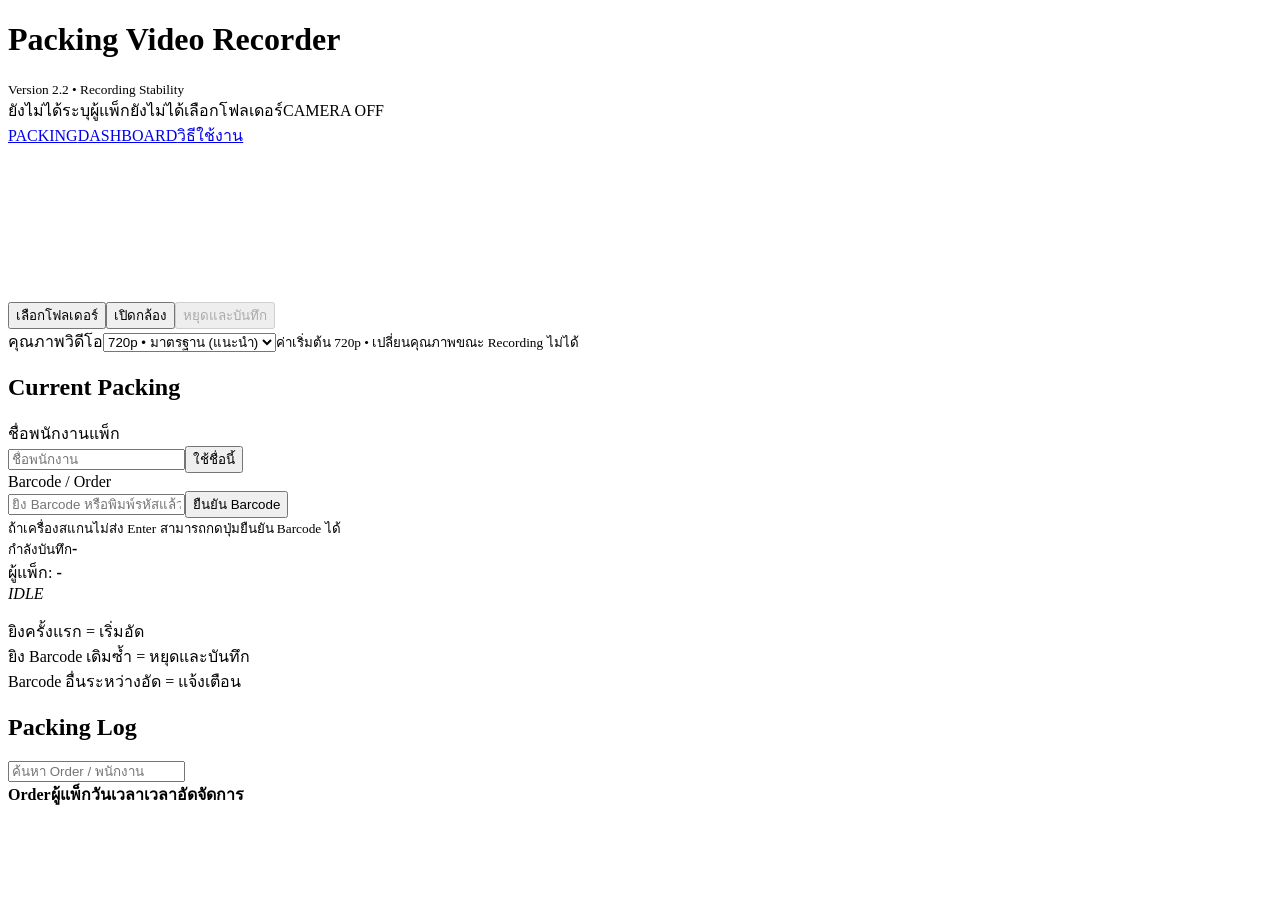
==== commit b39aac3c: "Restore missing index.html from V2.3" ====
--- a/index.html
+++ b/index.html
@@ -1,41 +1,10 @@
-<!doctype html><html lang="th"><head><meta charset="utf-8"><meta name="viewport" content="width=device-width,initial-scale=1"><meta name="theme-color" content="#0b1225"><title>PACKTOOK | Packing Video Recorder</title><link rel="icon" href="logo.svg" type="image/svg+xml"><link rel="stylesheet" href="style.css?v=3.3"></head><body>
-<div id="loginPage" class="auth-layout">
-  <section class="hero">
-    <div class="hero-ambient"></div>
-    <div class="brand"><img src="logo.svg" alt="PACKTOOK Logo"><div><strong>PACK<span>TOOK</span></strong><small>PACKING VIDEO RECORDER</small></div><em class="saas-pill">✦ SaaS</em></div>
-    <div class="hero-copy"><div class="pill"><span class="green-dot"></span> BROWSER-BASED PACKING SOLUTION</div><h1>บันทึกทุกการแพ็กสินค้า<br><span>อย่างมืออาชีพ</span></h1><p>ยกระดับความมั่นใจทุกออเดอร์ ด้วยการสแกน Barcode เพื่อบันทึกวิดีโออัตโนมัติ ค้นหาหลักฐานย้อนหลังได้ทันที โดยไม่ต้องติดตั้งโปรแกรม</p>
-      <div class="selling">
-      <div class="hero-feature"><span class="feature-ico">▥</span><span><b>Start / Stop ด้วย Barcode</b><small>สแกนครั้งแรกเพื่อเริ่ม และสแกนซ้ำเพื่อหยุดบันทึก</small></span></div>
-      <div class="hero-feature"><span class="feature-ico">▣</span><span><b>วิดีโออยู่ในเครื่องของคุณ</b><small>ไม่ต้องอัปโหลดไฟล์ไปยัง Cloud Storage</small></span></div>
-      <div class="hero-feature"><span class="feature-ico">⌕</span><span><b>ค้นหาย้อนหลังได้ง่าย</b><small>ตรวจสอบจากเลข Barcode และวันที่บันทึก</small></span></div>
-      <div class="hero-feature"><span class="feature-ico">◇</span><span><b>แพ็กเกจสำหรับทุกร้านค้า</b><small>ตั้งแต่ร้านเริ่มต้นจนถึงระบบคลังสินค้าขนาดใหญ่</small></span></div>
-      </div>
-    </div>
-    <div class="hero-bottom"><span>♧ รองรับหลายขนาดธุรกิจ</span><span>⬡ Local-first recording</span><span>▣ Chrome / Edge</span></div>
-  </section>
-  <section class="auth-right"><form id="loginForm" class="login-card">
-    <div class="auth-icon"><img src="logo.svg" alt="PACKTOOK"></div><div class="auth-brand">PACK<span>TOOK</span></div><div class="auth-brand-caption">PACKING VIDEO RECORDER</div>
-    <h2>เข้าสู่ระบบ</h2><p class="auth-sub">จัดการบันทึกวิดีโอแพ็กสินค้าอย่างเป็นระบบ<br>ผ่าน PACKTOOK Web App</p>
-    <label for="email">อีเมล / Username</label><div class="field-icon"><span>✉</span><input id="email" type="email" required value="demo@packtook.test" autocomplete="username"></div>
-    <label for="password">รหัสผ่าน</label><div class="password-line field-icon"><span>♙</span><input id="password" type="password" required value="DemoPacktook2026!" autocomplete="current-password"><button type="button" id="showPassword" aria-label="แสดงหรือซ่อนรหัสผ่าน">แสดง</button></div>
-    <div class="auth-options"><label class="remember-label"><input id="remember" type="checkbox" checked> จดจำอีเมล</label><span class="demo-mini">Demo Login</span></div>
-    <button class="primary login-submit" type="submit">เข้าสู่ระบบ <span>➜</span></button><p id="loginError" role="alert" class="error" hidden></p>
-    <div class="auth-divider"><span>หรือ</span></div>
-    <button type="button" class="trial-button" id="trialBtn">♧ เริ่มทดลองใช้งาน PACKTOOK <small>ฟรี 20 วิดีโอ / เดือน</small></button>
-    <small class="authnote">♢ นี่คือ Demo สำหรับทดลองเท่านั้น ไม่ใช่ระบบสมาชิกจริง</small>
-  </form></section></div>
-<div id="appPage" hidden><aside class="sidebar"><div class="brand sidebrand"><img src="logo.svg" alt=""><div><strong>PACKTOOK</strong><small>SMART PACKING SaaS</small></div></div><button class="nav active" data-tab="packing">◉ &nbsp; บันทึกวิดีโอ <small>PACKING</small></button><button class="nav" data-tab="dashboard">▤ &nbsp; ประวัติวิดีโอ <small>DASHBOARD</small></button><button class="nav" data-tab="plans">◇ &nbsp; แพ็กเกจ <small>PRICING</small></button><button class="nav" data-tab="help">ⓘ &nbsp; วิธีใช้งาน <small>INFOGRAPHIC</small></button><div class="sidebarbottom"><div class="demoindicator">● DEMO MODE</div><button id="logout">ออกจากระบบ</button></div></aside><main class="main"><header class="topbar"><div><div class="eyebrow">PACKTOOK / <span id="crumb">PACKING</span></div><h2 id="pageTitle">บันทึกวิดีโอการแพ็กสินค้า</h2></div><div class="account">ทดลองใช้งาน <b>Demo User</b></div></header><section id="packing" class="tabcontent"><div class="statgrid"><div class="metric"><small>แพ็กเกจ</small><b id="planName">FREE</b><span>Local Demo</span></div><div class="metric"><small>วิดีโอที่บันทึกเดือนนี้</small><b id="usedCount">0</b><span>บันทึกสำเร็จ</span></div><div class="metric"><small>โควตาคงเหลือ</small><b id="remainingCount">20</b><span id="limitLabel">จาก 20 วิดีโอ</span></div></div><div class="workgrid"><section class="panel"><div class="paneltop"><div><h3>◉ &nbsp; Live Camera</h3><p>เปิดกล้องและเลือกโฟลเดอร์ก่อนเริ่มบันทึก</p></div><span id="recBadge" class="live-badge">● CAMERA OFF</span></div><div class="preview-wrap"><video id="preview" playsinline autoplay muted></video><div class="preview-placeholder" id="noCam">◉<small>Camera preview</small></div><div id="recTimer" class="timer" hidden>REC 00:00</div></div><div class="actionrow"><button id="cameraBtn" class="secondary">เปิดกล้อง</button><button id="folderBtn" class="secondary">เลือกโฟลเดอร์</button><button id="stopBtn" class="danger" disabled>หยุดและบันทึก</button></div><p id="folderStatus" class="hint">ยังไม่ได้เลือกโฟลเดอร์วิดีโอ</p><p class="hint">รองรับ Chrome / Edge บนคอมพิวเตอร์ (HTTPS หรือ localhost) • ต้องอนุญาตกล้องและโฟลเดอร์</p></section><section class="panel"><div class="paneltop"><div><h3>▥ &nbsp; Barcode Scanner</h3><p>สแกนรหัสเดิมซ้ำเพื่อหยุดบันทึก</p></div></div><label for="barcode">ORDER / BARCODE</label><input id="barcode" placeholder="สแกน Barcode แล้วกด Enter" autocomplete="off"><label for="worker">PACKER NAME</label><input id="worker" placeholder="ชื่อพนักงานแพ็ก" value="Demo Packer"><div id="recordState" class="record-state">พร้อมใช้งาน — กรุณาเปิดกล้องและเลือกโฟลเดอร์</div><div class="quota"><div class="quota-title"><span>Video quota</span><strong id="quotaText">0 / 20</strong></div><div class="progress"><div id="quotaProgress"></div></div></div><button id="focusScan" class="primary">พร้อมสแกน Barcode</button><p class="hint">การบันทึกแต่ละครั้งที่สำเร็จนับเป็น 1 วิดีโอ แม้ใช้ Barcode เดิม</p></section></div></section>
-<section id="dashboard" class="tabcontent" hidden><div class="intro page-intro"><div class="pill light-pill">VIDEO LIBRARY</div><h3>ประวัติและหลักฐานการแพ็ก</h3><p>ดูบันทึกจากอุปกรณ์นี้ เลือกวันที่ และตรวจสอบรายละเอียดของแต่ละวิดีโอ</p></div><div class="statgrid dash-stats"><div class="metric"><small>วิดีโอสะสมใน Browser</small><b id="allVideos">0</b><span>รายการทั้งหมด</span></div><div class="metric"><small>บันทึกเดือนนี้</small><b id="monthVideos">0</b><span>วิดีโอ</span></div><div class="metric"><small>สถานะพื้นที่จัดเก็บ</small><b>LOCAL</b><span>ไฟล์อยู่ในเครื่อง</span></div></div><div class="panel"><div class="paneltop"><div><h3>Video History</h3><p>ประวัติที่บันทึกสำเร็จบน Browser เครื่องนี้</p></div><div class="filter"><input id="barcodeFilter" type="search" placeholder="ค้นหา Barcode"><input type="date" id="dateFilter"><button id="refreshHistory" class="secondary">รีเฟรช</button></div></div><div class="table-scroll"><table><thead><tr><th>วันที่/เวลา</th><th>Barcode</th><th>ผู้แพ็ก</th><th>ระยะเวลา</th><th>วิดีโอ</th></tr></thead><tbody id="historyRows"></tbody></table></div><p class="hint">ประวัติ Demo เก็บใน localStorage ของ Browser; ล้างข้อมูล Browser แล้วรายการอาจหาย ไฟล์วิดีโอจะอยู่ในโฟลเดอร์ที่เลือกไว้</p></div></section>
-<section id="plans" class="tabcontent" hidden><div class="intro page-intro"><div class="pill light-pill">FLEXIBLE PRICING</div><h3>แพ็กเกจที่โตไปพร้อมกับธุรกิจคุณ</h3><p>เริ่มต้นฟรี แล้วเลือกโควตาวิดีโอและจำนวนเครื่องให้เหมาะกับร้านค้า • ระบบนี้เป็นการจำลองราคา ไม่มีการชำระเงินจริง</p></div><div class="pricing-benefits"><span>✓ บันทึกลงเครื่องโดยตรง</span><span>✓ ควบคุมด้วย Barcode</span><span>✓ ไม่ต้องติดตั้งโปรแกรม</span></div><div id="planGrid" class="plans"></div></section><section id="help" class="tabcontent" hidden>
-<div class="intro page-intro"><div class="pill light-pill">HOW IT WORKS</div><h3>เริ่มต้นใช้งานใน 6 ขั้นตอน</h3><p>เรียนรู้การบันทึกวิดีโอด้วย PACKTOOK ตั้งแต่เปิดกล้องจนค้นหาหลักฐานย้อนหลัง</p></div>
-<div class="infographic-steps">
-<article class="step-card"><div class="step-top"><span class="step-num">01</span><span class="step-graphic">▣</span></div><h3>เปิดเว็บและเข้าสู่ระบบ</h3><p>ใช้งานบน Chrome หรือ Edge บนคอมพิวเตอร์ ผ่านเว็บไซต์ HTTPS แล้วเข้าสู่ระบบ Demo</p><div class="step-tag">BROWSER</div></article>
-<article class="step-card"><div class="step-top"><span class="step-num">02</span><span class="step-graphic">◉</span></div><h3>เปิดกล้องสำหรับแพ็ก</h3><p>กด “เปิดกล้อง” และอนุญาตสิทธิ์จาก Browser ตรวจสอบภาพตัวอย่างให้เห็นพื้นที่แพ็กครบถ้วน</p><div class="step-tag">CAMERA</div></article>
-<article class="step-card"><div class="step-top"><span class="step-num">03</span><span class="step-graphic">▤</span></div><h3>เลือกโฟลเดอร์เก็บวิดีโอ</h3><p>เลือกพื้นที่บันทึกในเครื่องและอนุญาตสิทธิ์เขียนไฟล์ เพื่อเก็บวิดีโอ WebM โดยไม่ต้องอัปโหลด</p><div class="step-tag">LOCAL STORAGE</div></article>
-<article class="step-card"><div class="step-top"><span class="step-num">04</span><span class="step-graphic">▥</span></div><h3>สแกนเพื่อเริ่มอัด</h3><p>ระบุชื่อพนักงาน แล้วสแกน Barcode ออเดอร์ครั้งแรก หรือพิมพ์รหัสและกด Enter</p><div class="step-tag">SCAN TO START</div></article>
-<article class="step-card"><div class="step-top"><span class="step-num">05</span><span class="step-graphic">⏹</span></div><h3>สแกนซ้ำเพื่อบันทึก</h3><p>เมื่อแพ็กเสร็จ สแกน Barcode เดิมอีกครั้ง ระบบจะหยุดและบันทึกไฟล์เมื่อเขียนสำเร็จ</p><div class="step-tag">SCAN TO STOP</div></article>
-<article class="step-card"><div class="step-top"><span class="step-num">06</span><span class="step-graphic">⌕</span></div><h3>ตรวจสอบที่ Dashboard</h3><p>ค้นหาตามวันที่และ Barcode ดูชื่อพนักงาน ระยะเวลา และชื่อไฟล์ที่อยู่ในเครื่อง</p><div class="step-tag">HISTORY</div></article>
-</div>
-<div class="workflow-panel"><h3>ขั้นตอนการบันทึกวิดีโอ</h3><p>วงจรหลักของ PACKTOOK สำหรับ 1 การแพ็กสินค้า</p><div class="workflow"><span>▥ สแกน Barcode</span><b>→</b><span>🔴 REC</span><b>→</b><span>📦 แพ็กสินค้า</span><b>→</b><span>▥ สแกนเดิม</span><b>→</b><span>✓ ไฟล์ถูกบันทึก</span></div></div>
-<div class="faq-grid"><article class="panel"><h3>💡 ข้อควรทราบ</h3><p>วิดีโอบันทึกลงโฟลเดอร์ในคอมพิวเตอร์เครื่องที่อัดเท่านั้น การดูวิดีโอจากเครื่องอื่นต้องจัดการการแชร์ไฟล์แยกต่างหาก</p><p>สิทธิ์กล้องและโฟลเดอร์อาจต้องยืนยันอีกครั้งเมื่อเปิด Browser ใหม่</p></article><article class="panel"><h3>🔐 ข้อจำกัด Demo</h3><p>บัญชีผู้ใช้ แพ็กเกจ และโควตาทั้งหมดเป็นการจำลองใน Browser ไม่ใช่ระบบ Subscription จริง จึงไม่ควรใช้สำหรับการขายหรือบังคับสิทธิ์ลูกค้า</p><p>ควรทดสอบการอัดวิดีโอต่อเนื่องและพื้นที่ดิสก์ก่อนใช้ในงานจริง</p></article></div>
-</section></main></div><div id="toast" class="toast" role="status"></div><script src="app.js?v=3.3"></script></body></html>
+<!doctype html><html lang="th"><head><meta charset="utf-8"><meta name="viewport" content="width=device-width,initial-scale=1">
+<title>Packing Video Recorder V2.2</title><link rel="stylesheet" href="style.css?v=20261018-2"></head><body>
+<header><div><h1>Packing Video Recorder</h1><small>Version 2.2 • Recording Stability</small></div><div class="badges"><span id="workerStatus">ยังไม่ได้ระบุผู้แพ็ก</span><span id="folderStatus">ยังไม่ได้เลือกโฟลเดอร์</span><span id="cameraStatus">CAMERA OFF</span></div></header>
+<nav class="tabs"><a class="tab active" href="./index.html">PACKING</a><a class="tab" href="./dashboard.html">DASHBOARD</a><a class="tab" href="./help.html">วิธีใช้งาน</a></nav>
+<main>
+<section class="card"><div class="video"><video id="preview" autoplay muted playsinline></video><b id="rec" hidden>● REC <i id="timer">00:00</i></b></div><div class="buttons"><button id="folderBtn">เลือกโฟลเดอร์</button><button id="cameraBtn">เปิดกล้อง</button><button id="stopBtn" class="red" disabled>หยุดและบันทึก</button></div>
+<div class="quality"><label>คุณภาพวิดีโอ</label><select id="quality"><option value="480">480p • ประหยัดพื้นที่</option><option value="720" selected>720p • มาตรฐาน (แนะนำ)</option><option value="1080">1080p • ความละเอียดสูง</option></select><small>ค่าเริ่มต้น 720p • เปลี่ยนคุณภาพขณะ Recording ไม่ได้</small></div></section>
+<section class="card side"><h2>Current Packing</h2><label>ชื่อพนักงานแพ็ก</label><div class="row"><input id="worker" placeholder="ชื่อพนักงาน"><button id="workerBtn">ใช้ชื่อนี้</button></div><label>Barcode / Order</label><div class="row"><input id="barcode" placeholder="ยิง Barcode หรือพิมพ์รหัสแล้วกด Enter"><button id="scanBtn" type="button">ยืนยัน Barcode</button></div><small>ถ้าเครื่องสแกนไม่ส่ง Enter สามารถกดปุ่มยืนยัน Barcode ได้</small><div class="current"><small>กำลังบันทึก</small><strong id="order">-</strong><div>ผู้แพ็ก: <b id="currentWorker">-</b></div><em id="state">IDLE</em></div><p class="help">ยิงครั้งแรก = เริ่มอัด<br>ยิง Barcode เดิมซ้ำ = หยุดและบันทึก<br>Barcode อื่นระหว่างอัด = แจ้งเตือน</p></section>
+<section class="card logs"><div class="logtop"><h2>Packing Log</h2><input id="search" placeholder="ค้นหา Order / พนักงาน"></div><div class="head"><b>Order</b><b>ผู้แพ็ก</b><b>วันเวลา</b><b>เวลาอัด</b><b>จัดการ</b></div><div id="logs"></div></section>
+</main><div id="toast"></div><script src="app.js?v=20261026-v22"></script></body></html>
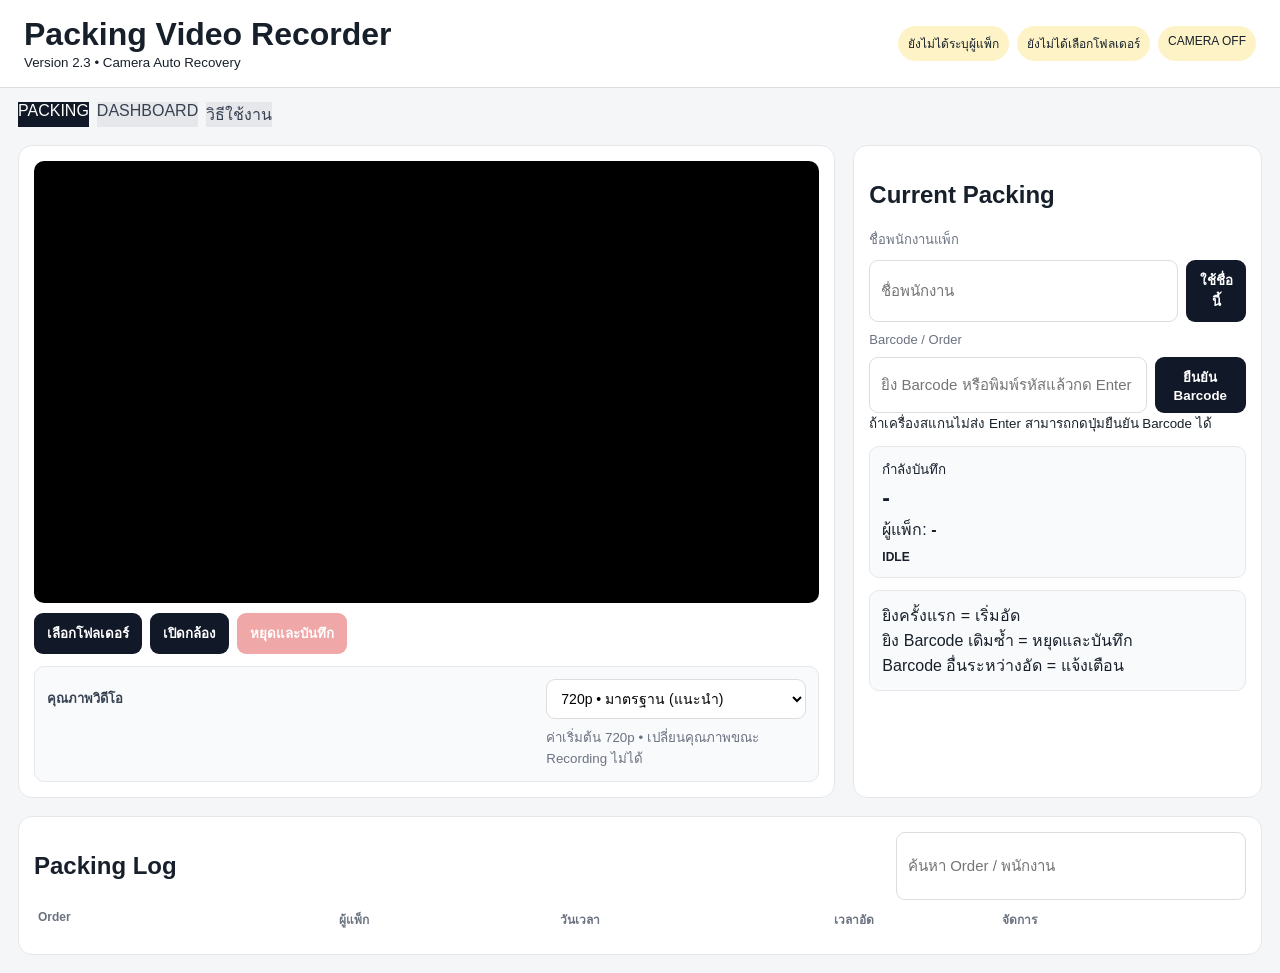
==== commit 98da3779: "Align restored homepage with V2.3 camera recovery script" ====
--- a/index.html
+++ b/index.html
@@ -1,10 +1,10 @@
 <!doctype html><html lang="th"><head><meta charset="utf-8"><meta name="viewport" content="width=device-width,initial-scale=1">
-<title>Packing Video Recorder V2.2</title><link rel="stylesheet" href="style.css?v=20261018-2"></head><body>
-<header><div><h1>Packing Video Recorder</h1><small>Version 2.2 • Recording Stability</small></div><div class="badges"><span id="workerStatus">ยังไม่ได้ระบุผู้แพ็ก</span><span id="folderStatus">ยังไม่ได้เลือกโฟลเดอร์</span><span id="cameraStatus">CAMERA OFF</span></div></header>
+<title>Packing Video Recorder V2.3</title><link rel="stylesheet" href="style.css?v=20261018-2"></head><body>
+<header><div><h1>Packing Video Recorder</h1><small>Version 2.3 • Camera Auto Recovery</small></div><div class="badges"><span id="workerStatus">ยังไม่ได้ระบุผู้แพ็ก</span><span id="folderStatus">ยังไม่ได้เลือกโฟลเดอร์</span><span id="cameraStatus">CAMERA OFF</span></div></header>
 <nav class="tabs"><a class="tab active" href="./index.html">PACKING</a><a class="tab" href="./dashboard.html">DASHBOARD</a><a class="tab" href="./help.html">วิธีใช้งาน</a></nav>
 <main>
 <section class="card"><div class="video"><video id="preview" autoplay muted playsinline></video><b id="rec" hidden>● REC <i id="timer">00:00</i></b></div><div class="buttons"><button id="folderBtn">เลือกโฟลเดอร์</button><button id="cameraBtn">เปิดกล้อง</button><button id="stopBtn" class="red" disabled>หยุดและบันทึก</button></div>
 <div class="quality"><label>คุณภาพวิดีโอ</label><select id="quality"><option value="480">480p • ประหยัดพื้นที่</option><option value="720" selected>720p • มาตรฐาน (แนะนำ)</option><option value="1080">1080p • ความละเอียดสูง</option></select><small>ค่าเริ่มต้น 720p • เปลี่ยนคุณภาพขณะ Recording ไม่ได้</small></div></section>
 <section class="card side"><h2>Current Packing</h2><label>ชื่อพนักงานแพ็ก</label><div class="row"><input id="worker" placeholder="ชื่อพนักงาน"><button id="workerBtn">ใช้ชื่อนี้</button></div><label>Barcode / Order</label><div class="row"><input id="barcode" placeholder="ยิง Barcode หรือพิมพ์รหัสแล้วกด Enter"><button id="scanBtn" type="button">ยืนยัน Barcode</button></div><small>ถ้าเครื่องสแกนไม่ส่ง Enter สามารถกดปุ่มยืนยัน Barcode ได้</small><div class="current"><small>กำลังบันทึก</small><strong id="order">-</strong><div>ผู้แพ็ก: <b id="currentWorker">-</b></div><em id="state">IDLE</em></div><p class="help">ยิงครั้งแรก = เริ่มอัด<br>ยิง Barcode เดิมซ้ำ = หยุดและบันทึก<br>Barcode อื่นระหว่างอัด = แจ้งเตือน</p></section>
 <section class="card logs"><div class="logtop"><h2>Packing Log</h2><input id="search" placeholder="ค้นหา Order / พนักงาน"></div><div class="head"><b>Order</b><b>ผู้แพ็ก</b><b>วันเวลา</b><b>เวลาอัด</b><b>จัดการ</b></div><div id="logs"></div></section>
-</main><div id="toast"></div><script src="app.js?v=20261026-v22"></script></body></html>+</main><div id="toast"></div><script src="app.js?v=20261026-v23"></script></body></html>
--- a/style.css
+++ b/style.css
@@ -0,0 +1,10 @@
+*{box-sizing:border-box}body{margin:0;background:#f4f6f8;font-family:Arial,sans-serif;color:#17202a}header{background:#fff;border-bottom:1px solid #ddd;padding:16px 24px;display:flex;justify-content:space-between;align-items:center}h1{margin:0}.badges{display:flex;gap:8px}.badges span{background:#fef3c7;padding:8px 10px;border-radius:20px;font-size:12px}main{max-width:1450px;margin:auto;padding:18px;display:grid;grid-template-columns:2fr 1fr;gap:18px}.card{background:#fff;border:1px solid #e5e7eb;border-radius:14px;padding:15px}.video{background:#000;aspect-ratio:16/9;position:relative;border-radius:10px;overflow:hidden}.video video{width:100%;height:100%;object-fit:contain}.video>b{position:absolute;top:14px;left:14px;background:#111b;color:#fff;padding:8px;border-radius:7px}.video i{font-style:normal}.buttons,.row{display:flex;gap:8px;margin-top:10px}button{background:#111827;color:#fff;border:0;border-radius:9px;padding:10px 13px;font-weight:bold;cursor:pointer}.red{background:#dc2626}button:disabled{opacity:.4}label{display:block;color:#6b7280;font-size:13px;margin:10px 0 5px}input{width:100%;padding:11px;border:1px solid #ddd;border-radius:9px;font-size:15px}.current,.help{background:#f9fafb;border:1px solid #e5e7eb;border-radius:10px;padding:12px;margin-top:12px}.current strong{display:block;font-size:23px;margin:5px 0}.current em{display:inline-block;margin-top:8px;font-style:normal;font-size:12px;font-weight:bold}.logs{grid-column:1/-1}.logtop{display:flex;justify-content:space-between;gap:12px}.logtop input{max-width:350px}.head,.logrow{display:grid;grid-template-columns:1.1fr .8fr 1fr .6fr .9fr;gap:8px;padding:10px 4px}.head{font-size:12px;color:#6b7280}.logrow{border-top:1px solid #eee;align-items:center}.actions{display:flex;gap:6px}.actions button{padding:7px 9px;font-size:12px}.delete{background:#dc2626}#toast{position:fixed;right:18px;bottom:18px;background:#111827;color:#fff;padding:12px 16px;border-radius:9px;opacity:0;transition:.2s}#toast.show{opacity:1}.modal{position:fixed;inset:0;background:#0007;display:flex;align-items:center;justify-content:center}.modal>div{background:#fff;padding:20px;border-radius:14px;width:min(430px,90%)}@media(max-width:850px){main{grid-template-columns:1fr}.logs{grid-column:auto}.head{display:none}.logrow{grid-template-columns:1fr 1fr}}
+.quality{display:grid;grid-template-columns:auto minmax(180px,260px);gap:8px 12px;align-items:center;margin-top:12px;padding:12px;background:#f9fafb;border:1px solid #e5e7eb;border-radius:10px}.quality label{margin:0;font-weight:bold;color:#374151}.quality select{padding:10px;border:1px solid #ddd;border-radius:9px;background:#fff;font-size:14px}.quality small{grid-column:2;color:#6b7280}.quality select:disabled{opacity:.55}@media(max-width:600px){.quality{grid-template-columns:1fr}.quality small{grid-column:1}}
+
+.tabs{max-width:1450px;margin:14px auto 0;padding:0 18px;display:flex;gap:8px}.tab{background:#e5e7eb;color:#374151}.tab.active{background:#111827;color:#fff}.dashboard-page{display:block;grid-template-columns:1fr}.dashboard-page[hidden],#packingTab[hidden]{display:none}.dashwide{grid-column:1/-1}.dashbar{display:flex;align-items:end;justify-content:space-between;gap:20px}.dashbar h2{margin:0}.dashbar p{margin:5px 0;color:#6b7280}.dashbar label{margin:0;min-width:220px}.stats{display:flex;gap:12px;margin:18px 0}.stats>div{min-width:180px;background:#f9fafb;border:1px solid #e5e7eb;border-radius:12px;padding:14px}.stats small{display:block;color:#6b7280}.stats strong{display:block;font-size:25px;margin-top:5px}.dashhead,.dashrow{display:grid;grid-template-columns:.7fr 1.5fr 1fr .7fr;gap:12px;padding:11px 8px;align-items:center}.dashhead{color:#6b7280;font-size:12px;border-bottom:1px solid #ddd}.dashrow{border-bottom:1px solid #eee}.barcode-link{background:none;color:#2563eb;text-align:left;padding:0;text-decoration:underline;font-size:15px}.barcode-link:hover{color:#1d4ed8}.empty{text-align:center;color:#6b7280;padding:35px}.empty[hidden]{display:none}@media(max-width:700px){.dashbar{align-items:stretch;flex-direction:column}.dashhead,.dashrow{grid-template-columns:.7fr 1.3fr 1fr .7fr}.stats>div{min-width:0;flex:1}}
+
+.tabs a.tab{text-decoration:none;display:inline-block}.dashcontrols{display:flex;gap:10px;align-items:end}.dashcontrols label{margin:0}.dashcontrols button{white-space:nowrap}@media(max-width:700px){.dashcontrols{flex-direction:column;align-items:stretch}}
+
+.help-page{display:block}.help-wide{max-width:1200px;margin:auto}.guide-hero{padding:8px 4px 18px}.guide-hero h2{margin-bottom:8px}.guide-hero p{color:#4b5563;line-height:1.7}.guide-grid{display:grid;grid-template-columns:repeat(3,1fr);gap:14px}.guide-card{border:1px solid #e5e7eb;border-radius:12px;padding:16px;background:#f9fafb}.guide-card>span{display:inline-flex;width:34px;height:34px;align-items:center;justify-content:center;border-radius:50%;background:#111827;color:white;font-weight:bold}.guide-card h3{margin:12px 0 7px}.guide-card p,.guide-section p{line-height:1.7;color:#4b5563}.workflow,.guide-section{margin-top:18px;border:1px solid #e5e7eb;border-radius:12px;padding:16px}.flow{font-size:17px;padding:12px;background:#f9fafb;border-radius:9px;line-height:2}.warning{background:#fffbeb;border-color:#fde68a}@media(max-width:900px){.guide-grid{grid-template-columns:1fr 1fr}}@media(max-width:600px){.guide-grid{grid-template-columns:1fr}.flow{font-size:15px}}
+
+.help-page{display:block}.helpwide{max-width:1000px;margin:auto}.lead{color:#4b5563;line-height:1.7}.steps{display:grid;gap:12px;margin-top:18px}.steps article{display:flex;gap:15px;border:1px solid #e5e7eb;border-radius:12px;padding:15px;background:#fff}.steps article>span{flex:0 0 38px;height:38px;border-radius:50%;display:grid;place-items:center;background:#111827;color:#fff;font-weight:bold}.steps h3{margin:2px 0 6px}.steps p{margin:0;line-height:1.6;color:#4b5563}.flow,.warning{margin-top:18px;padding:16px;border-radius:12px}.flow{background:#eef6ff;border:1px solid #bfdbfe}.warning{background:#fff7ed;border:1px solid #fed7aa}.flow h3,.warning h3{margin:0 0 8px}.warning p{margin:0;line-height:1.6}
